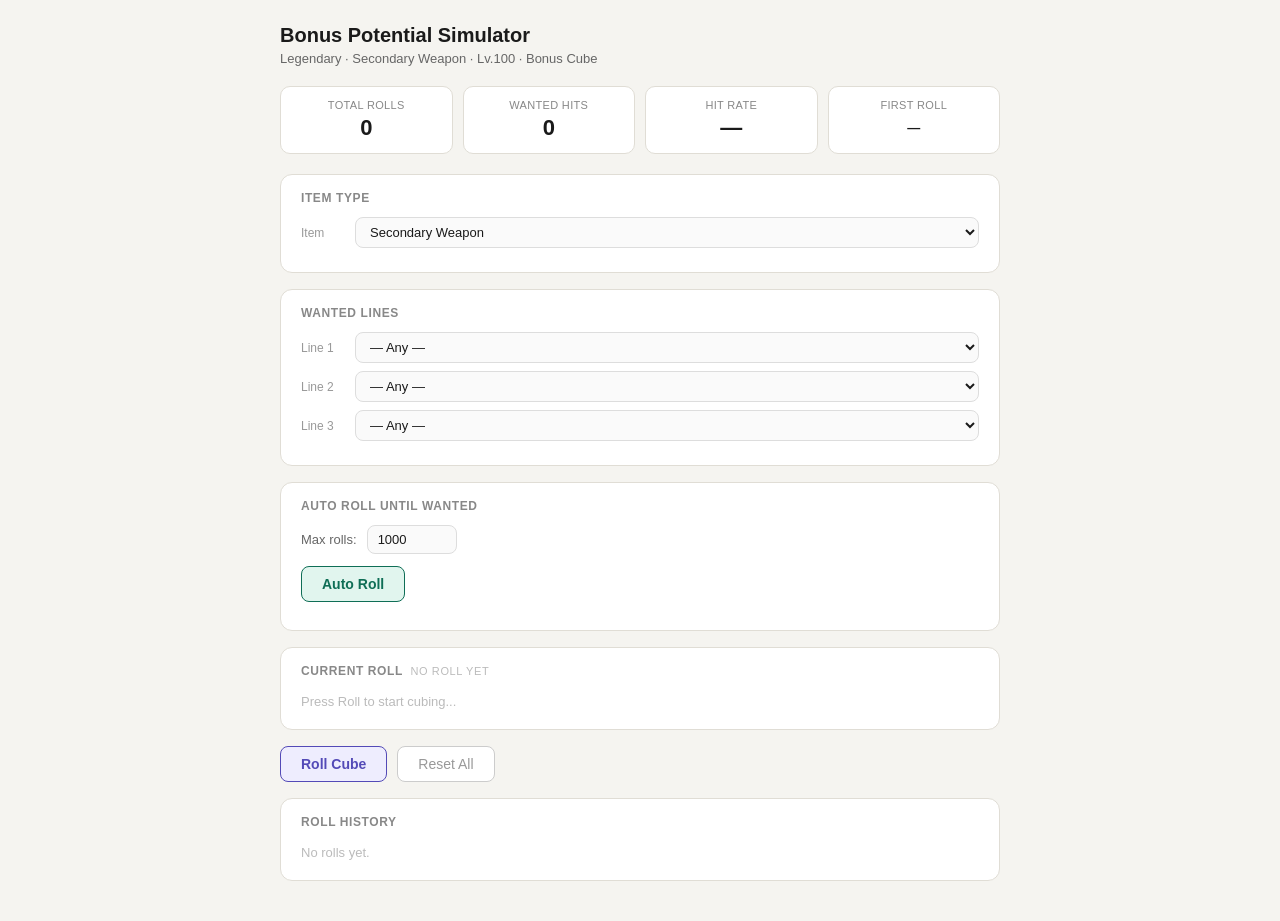
==== cube.html @ d701a053 "Add files via upload" ====
<!DOCTYPE html>
<html lang="en">
<head>
<meta charset="UTF-8">
<meta name="viewport" content="width=device-width, initial-scale=1.0">
<title>MapleStory Bonus Cube Simulator</title>
<style>
  /* === Your original CSS (unchanged) === */
  *, *::before, *::after { box-sizing: border-box; margin: 0; padding: 0; }
  body { font-family: -apple-system, BlinkMacSystemFont, 'Segoe UI', sans-serif; background: #f5f4f0; color: #1a1a1a; min-height: 100vh; padding: 24px 16px; }
  .container { max-width: 720px; margin: 0 auto; }
  h1 { font-size: 20px; font-weight: 600; margin-bottom: 4px; }
  .sub { font-size: 13px; color: #666; margin-bottom: 20px; }
  .stats { display: grid; grid-template-columns: repeat(4, 1fr); gap: 10px; margin-bottom: 20px; }
  .stat { background: #fff; border: 1px solid #e0ddd5; border-radius: 10px; padding: 12px; text-align: center; }
  .stat-label { font-size: 11px; color: #888; margin-bottom: 4px; text-transform: uppercase; letter-spacing: 0.03em; }
  .stat-val { font-size: 22px; font-weight: 600; color: #1a1a1a; }
  .stat-val.small { font-size: 13px; padding-top: 4px; line-height: 1.4; }
  .card { background: #fff; border: 1px solid #e0ddd5; border-radius: 12px; padding: 16px 20px; margin-bottom: 16px; }
  .card-title { font-size: 12px; font-weight: 600; color: #888; text-transform: uppercase; letter-spacing: 0.05em; margin-bottom: 12px; }
  .wanted-row { display: flex; align-items: center; gap: 10px; margin-bottom: 8px; }
  .wanted-label { font-size: 12px; color: #999; min-width: 44px; }
  .wanted-select { flex: 1; font-size: 13px; padding: 6px 10px; border: 1px solid #ddd; border-radius: 8px; background: #fafafa; color: #1a1a1a; cursor: pointer; outline: none; }
  .wanted-select:focus { border-color: #534AB7; }
  .line-row { display: flex; align-items: center; gap: 10px; padding: 5px 0; }
  .line-num { font-size: 12px; color: #bbb; min-width: 16px; }
  .line-name { flex: 1; font-size: 14px; color: #1a1a1a; }
  .badge { font-size: 11px; padding: 2px 9px; border-radius: 6px; font-weight: 500; }
  .badge-prime { background: #EEEDFE; color: #3C3489; }
  .badge-normal { background: #f0efe8; color: #888; }
  .hit-notice { margin-top: 8px; font-size: 12px; color: #534AB7; font-weight: 600; }
  .btn-row { display: flex; gap: 10px; margin-bottom: 16px; flex-wrap: wrap; }
  button { padding: 9px 20px; border-radius: 8px; border: 1px solid #ccc; background: #fff; color: #1a1a1a; font-size: 14px; cursor: pointer; transition: background 0.1s, transform 0.05s; font-family: inherit; }
  button:hover { background: #f0efe8; }
  button:active { transform: scale(0.97); }
  .btn-roll { border-color: #534AB7; color: #534AB7; font-weight: 600; background: #EEEDFE; }
  .btn-roll:hover { background: #e0ddf8; }
  .btn-auto { border-color: #0F6E56; color: #0F6E56; font-weight: 600; background: #E1F5EE; }
  .btn-auto:hover { background: #c5eddf; }
  .btn-auto:disabled { opacity: 0.4; cursor: not-allowed; }
  .btn-reset { color: #999; }
  .auto-row { display: flex; align-items: center; gap: 10px; margin-bottom: 12px; flex-wrap: wrap; }
  .auto-row label { font-size: 13px; color: #666; }
  .auto-input { width: 90px; padding: 6px 10px; border: 1px solid #ddd; border-radius: 8px; font-size: 13px; background: #fafafa; color: #1a1a1a; outline: none; font-family: inherit; }
  .auto-input:focus { border-color: #534AB7; }
  .auto-progress { font-size: 12px; color: #888; }
  .history-list { max-height: 260px; overflow-y: auto; display: flex; flex-direction: column; gap: 4px; }
  .history-item { background: #fafafa; border-radius: 8px; padding: 6px 10px; font-size: 12px; color: #555; display: flex; gap: 8px; align-items: center; border: 1px solid transparent; }
  .history-item.is-hit { background: #EEEDFE; border-color: #c8c4f0; }
  .history-num { color: #bbb; min-width: 28px; font-size: 11px; }
  .history-lines { flex: 1; line-height: 1.5; }
  .history-hit-badge { font-size: 10px; background: #534AB7; color: #fff; padding: 1px 7px; border-radius: 5px; font-weight: 600; }
  .summary-box { background: #E1F5EE; border: 1px solid #9FE1CB; border-radius: 10px; padding: 12px 16px; margin-bottom: 12px; }
  .summary-box .sum-title { font-size: 12px; font-weight: 600; color: #085041; margin-bottom: 6px; }
  .summary-box .sum-body { font-size: 13px; color: #0F6E56; line-height: 1.6; }
  .empty-note { font-size: 13px; color: #bbb; padding: 4px 0; }
  .history-list::-webkit-scrollbar { width: 4px; }
  .history-list::-webkit-scrollbar-track { background: transparent; }
  .history-list::-webkit-scrollbar-thumb { background: #ddd; border-radius: 4px; }
</style>
</head>
<body>
<div class="container">
  <h1>Bonus Potential Simulator</h1>
  <p class="sub">Legendary &middot; Secondary Weapon &middot; Lv.100 &middot; Bonus Cube</p>

  <div class="stats">
    <div class="stat"><div class="stat-label">Total Rolls</div><div class="stat-val" id="s-total">0</div></div>
    <div class="stat"><div class="stat-label">Wanted Hits</div><div class="stat-val" id="s-hits">0</div></div>
    <div class="stat"><div class="stat-label">Hit Rate</div><div class="stat-val" id="s-rate">—</div></div>
    <div class="stat"><div class="stat-label">First Roll</div><div class="stat-val small" id="s-best">—</div></div>
  </div>

  <div class="card">
    <div class="card-title">Item Type</div>
    <div class="wanted-row">
      <span class="wanted-label">Item</span>
      <select id="item-type" class="wanted-select" onchange="onItemChange()">
        <option value="PartsType_WEAPON_SECONDARY">Secondary Weapon</option>
        <option value="PartsType_EMBLEM">Emblem</option>
        <option value="PartsType_WEAPON">Weapon (Main)</option>
      </select>
    </div>
  </div>

  <div class="card">
    <div class="card-title">Wanted Lines</div>
    <div id="wanted-lines"></div>
  </div>

  <div class="card">
    <div class="card-title">Auto Roll Until Wanted</div>
    <div class="auto-row">
      <label>Max rolls:</label>
      <input class="auto-input" type="number" id="auto-max" value="1000" min="1" max="100000">
      <span class="auto-progress" id="auto-progress"></span>
    </div>
    <div class="btn-row" style="margin-bottom:0;">
      <button class="btn-auto" id="btn-auto" onclick="doAutoRoll()">Auto Roll</button>
    </div>
    <div id="auto-summary" style="margin-top:12px;"></div>
  </div>

  <div class="card">
    <div class="card-title">Current Roll &nbsp;<span id="roll-label" style="font-size:11px; color:#bbb; font-weight:400;">No roll yet</span></div>
    <div id="result-lines"><div class="empty-note">Press Roll to start cubing...</div></div>
  </div>

  <div class="btn-row">
    <button class="btn-roll" onclick="doRoll()">Roll Cube</button>
    <button class="btn-reset" onclick="doReset()">Reset All</button>
  </div>

  <div class="card">
    <div class="card-title">Roll History</div>
    <div class="history-list" id="history-list">
      <div class="empty-note">No rolls yet.</div>
    </div>
  </div>
</div>

<script>
// ====================== STATE ======================
let totalRolls = 0;
let wantedHits = 0;
let history = [];
let bestRoll = null;

const itemDatabase = {
  "PartsType_WEAPON_SECONDARY": { name: "Secondary Weapon", file: "data/secondary.json" },
  // "PartsType_EMBLEM":           { name: "Emblem",           file: "data/emblem.json" },
  // "PartsType_WEAPON":           { name: "Main Weapon",      file: "data/weapon.json" },
};

let currentPartsType = "PartsType_WEAPON_SECONDARY";
let currentData = null;

// ====================== CORE FUNCTIONS ======================
function getProbabilityInfos() {
  return currentData ? currentData.probabilityInfos || [] : [];
}

async function loadItemData(partsType) {
  const item = itemDatabase[partsType];
  if (!item || !item.file) {
    alert("No data file configured for this item.");
    return null;
  }

  try {
    const response = await fetch(item.file);
    if (!response.ok) throw new Error(`HTTP ${response.status}`);
    currentData = await response.json();
    return currentData;
  } catch (err) {
    console.error("Load error:", err);
    alert(`Cannot load ${item.name} data.\nMake sure the folder "data" exists and "secondary.json" is inside it.`);
    return null;
  }
}

function buildWanted() {
  const infos = getProbabilityInfos();
  if (infos.length === 0) {
    document.getElementById('wanted-lines').innerHTML = '<div class="empty-note">No data loaded yet.</div>';
    return;
  }

  const container = document.getElementById('wanted-lines');
  container.innerHTML = '';

  // Support both 2-group and 3-group data from API
  const lineCount = Math.min(3, infos.length);

  for (let i = 0; i < lineCount; i++) {
    const options = infos[i].probabilityInfo.map(x => x.optionDescription);
    
    const row = document.createElement('div');
    row.className = 'wanted-row';
    row.innerHTML = `
      <span class="wanted-label">Line ${i+1}</span>
      <select class="wanted-select" id="want-${i}">
        <option value="">— Any —</option>
        ${options.map(opt => `<option value="${opt}">${opt}</option>`).join('')}
      </select>`;
    container.appendChild(row);
  }
}

function pick(probabilityInfo) {
  const list = probabilityInfo.map(item => ({
    name: item.optionDescription,
    p: parseFloat(item.probability)
  }));

  let rand = Math.random() * 100, sum = 0;
  for (let item of list) {
    sum += item.p;
    if (rand <= sum) return item.name;
  }
  return list[list.length - 1].name;
}

function rollOnce() {
  const infos = getProbabilityInfos();
  if (infos.length === 0) return ["No Data", "No Data", "No Data"];

  return [
    pick(infos[0].probabilityInfo),
    pick((infos[1] || infos[0]).probabilityInfo),
    pick((infos[2] || infos[1] || infos[0]).probabilityInfo)
  ];
}

function isPrime(line) {
  return line.includes("+12%") || line.includes("+10%") || line.includes("+18%") ||
         line.includes("+9%") || line.includes("per 10 Character Levels: +2");
}

function checkWanted(lines) {
  const wantedRaw = [0,1,2].map(i => {
    const el = document.getElementById(`want-${i}`);
    return el ? el.value : '';
  }).filter(x => x !== '');

  if (wantedRaw.length === 0) return false;

  let pool = [...lines];
  for (let req of wantedRaw) {
    const idx = pool.indexOf(req);
    if (idx === -1) return false;
    pool.splice(idx, 1);
  }
  return true;
}

// ====================== UI UPDATES ======================
function updateResult(lines, hit) {
  document.getElementById('roll-label').textContent = `Roll #${totalRolls.toLocaleString()}`;
  const c = document.getElementById('result-lines');
  c.innerHTML = lines.map((l, i) => `
    <div class="line-row">
      <span class="line-num">${i+1}</span>
      <span class="line-name">${l}</span>
      <span class="badge ${isPrime(l) ? 'badge-prime' : 'badge-normal'}">${isPrime(l) ? 'Prime' : 'Normal'}</span>
    </div>
  `).join('') + (hit ? '<div class="hit-notice">✓ Wanted lines matched!</div>' : '');
}

function updateStats() {
  document.getElementById('s-total').textContent = totalRolls.toLocaleString();
  document.getElementById('s-hits').textContent = wantedHits.toLocaleString();
  document.getElementById('s-rate').textContent = totalRolls > 0 ? ((wantedHits / totalRolls) * 100).toFixed(2) + '%' : '—';
  document.getElementById('s-best').textContent = bestRoll ? bestRoll.map(l => l.split(':')[0]).join(' / ') : '—';
}

function updateHistory() {
  const c = document.getElementById('history-list');
  const show = history.slice(0, 200);
  if (show.length === 0) {
    c.innerHTML = '<div class="empty-note">No rolls yet.</div>';
    return;
  }
  c.innerHTML = show.map(h => `
    <div class="history-item ${h.hit ? 'is-hit' : ''}">
      <span class="history-num">#${h.num}</span>
      <span class="history-lines">${h.lines.join(' · ')}</span>
      ${h.hit ? '<span class="history-hit-badge">HIT</span>' : ''}
    </div>
  `).join('');
}

// ====================== ROLL FUNCTIONS ======================
function doRoll() {
  const lines = rollOnce();
  totalRolls++;
  const hit = checkWanted(lines);
  if (hit) {
    wantedHits++;
    if (!bestRoll) bestRoll = lines;
  }
  history.unshift({num: totalRolls, lines, hit});
  updateResult(lines, hit);
  updateStats();
  updateHistory();
}

function doAutoRoll() {
  if (!anyWantedSet()) {
    document.getElementById('auto-summary').innerHTML = 
      '<div style="font-size:13px;color:#c0392b;margin-top:4px;">Please set at least one Wanted Line first.</div>';
    return;
  }

  const maxRolls = parseInt(document.getElementById('auto-max').value) || 1000;
  const btn = document.getElementById('btn-auto');
  btn.disabled = true;
  document.getElementById('auto-summary').innerHTML = '';

  let rolled = 0;
  const results = [];

  function chunk() {
    const end = Math.min(rolled + 2000, maxRolls);
    while (rolled < end) {
      const lines = rollOnce();
      rolled++;
      totalRolls++;
      const hit = checkWanted(lines);
      if (hit) {
        wantedHits++;
        if (!bestRoll) bestRoll = lines;
        results.push({num: totalRolls, lines, hit: true});
        history.unshift({num: totalRolls, lines, hit: true});
      } else {
        history.unshift({num: totalRolls, lines, hit: false});
      }
    }

    document.getElementById('auto-progress').textContent = `${rolled.toLocaleString()} / ${maxRolls.toLocaleString()} rolled...`;
    updateStats();

    if (rolled < maxRolls) {
      setTimeout(chunk, 0);
    } else {
      btn.disabled = false;
      document.getElementById('auto-progress').textContent = '';
      if (history.length > 200) history = history.slice(0, 200);
      updateHistory();
      showAutoSummary(rolled, results);
    }
  }
  chunk();
}

function anyWantedSet() {
  return [0,1,2].some(i => {
    const el = document.getElementById(`want-${i}`);
    return el && el.value !== '';
  });
}

function showAutoSummary(rolled, hitResults) {
  const c = document.getElementById('auto-summary');
  if (hitResults.length === 0) {
    c.innerHTML = `<div class="summary-box" style="background:#FAECE7;border-color:#F5C4B3;">
      <div class="sum-title" style="color:#712B13;">No hits in ${rolled.toLocaleString()} rolls</div>
      <div class="sum-body" style="color:#993C1D;">The wanted combination did not appear.</div>
    </div>`;
    return;
  }
  const avg = (rolled / hitResults.length).toFixed(1);
  const listHTML = hitResults.slice(0, 20).map(r => `
    <div style="font-size:12px;color:#0F6E56;padding:2px 0;border-bottom:1px solid #9FE1CB66;">
      <span style="color:#bbb;min-width:28px;display:inline-block;">#${r.num}</span>
      ${r.lines.join(' · ')}
    </div>`).join('');
  const more = hitResults.length > 20 ? `<div style="font-size:11px;color:#888;margin-top:4px;">... and ${hitResults.length - 20} more hits</div>` : '';

  c.innerHTML = `<div class="summary-box">
    <div class="sum-title">Auto Roll Complete — ${hitResults.length} hit${hitResults.length > 1 ? 's' : ''} in ${rolled.toLocaleString()} rolls</div>
    <div class="sum-body">Average rolls per hit: <strong>${avg}</strong></div>
    <div style="margin-top:10px;">${listHTML}${more}</div>
  </div>`;
}

function doReset() {
  totalRolls = 0; wantedHits = 0; history = []; bestRoll = null;
  document.getElementById('result-lines').innerHTML = '<div class="empty-note">Press Roll to start cubing...</div>';
  document.getElementById('roll-label').textContent = 'No roll yet';
  document.getElementById('auto-summary').innerHTML = '';
  document.getElementById('auto-progress').textContent = '';
  updateStats();
  updateHistory();
}

// ====================== ITEM CHANGE & INIT ======================
async function onItemChange() {
  currentPartsType = document.getElementById('item-type').value;
  const data = await loadItemData(currentPartsType);
  if (!data) return;

  document.querySelector('.sub').textContent = 
    `${itemDatabase[currentPartsType].name} · Lv.100 · Bonus Cube`;

  buildWanted();
  doReset();
}

async function init() {
  document.getElementById('item-type').value = "PartsType_WEAPON_SECONDARY";
  await loadItemData("PartsType_WEAPON_SECONDARY");
  buildWanted();
  updateStats();
}

init();
</script>
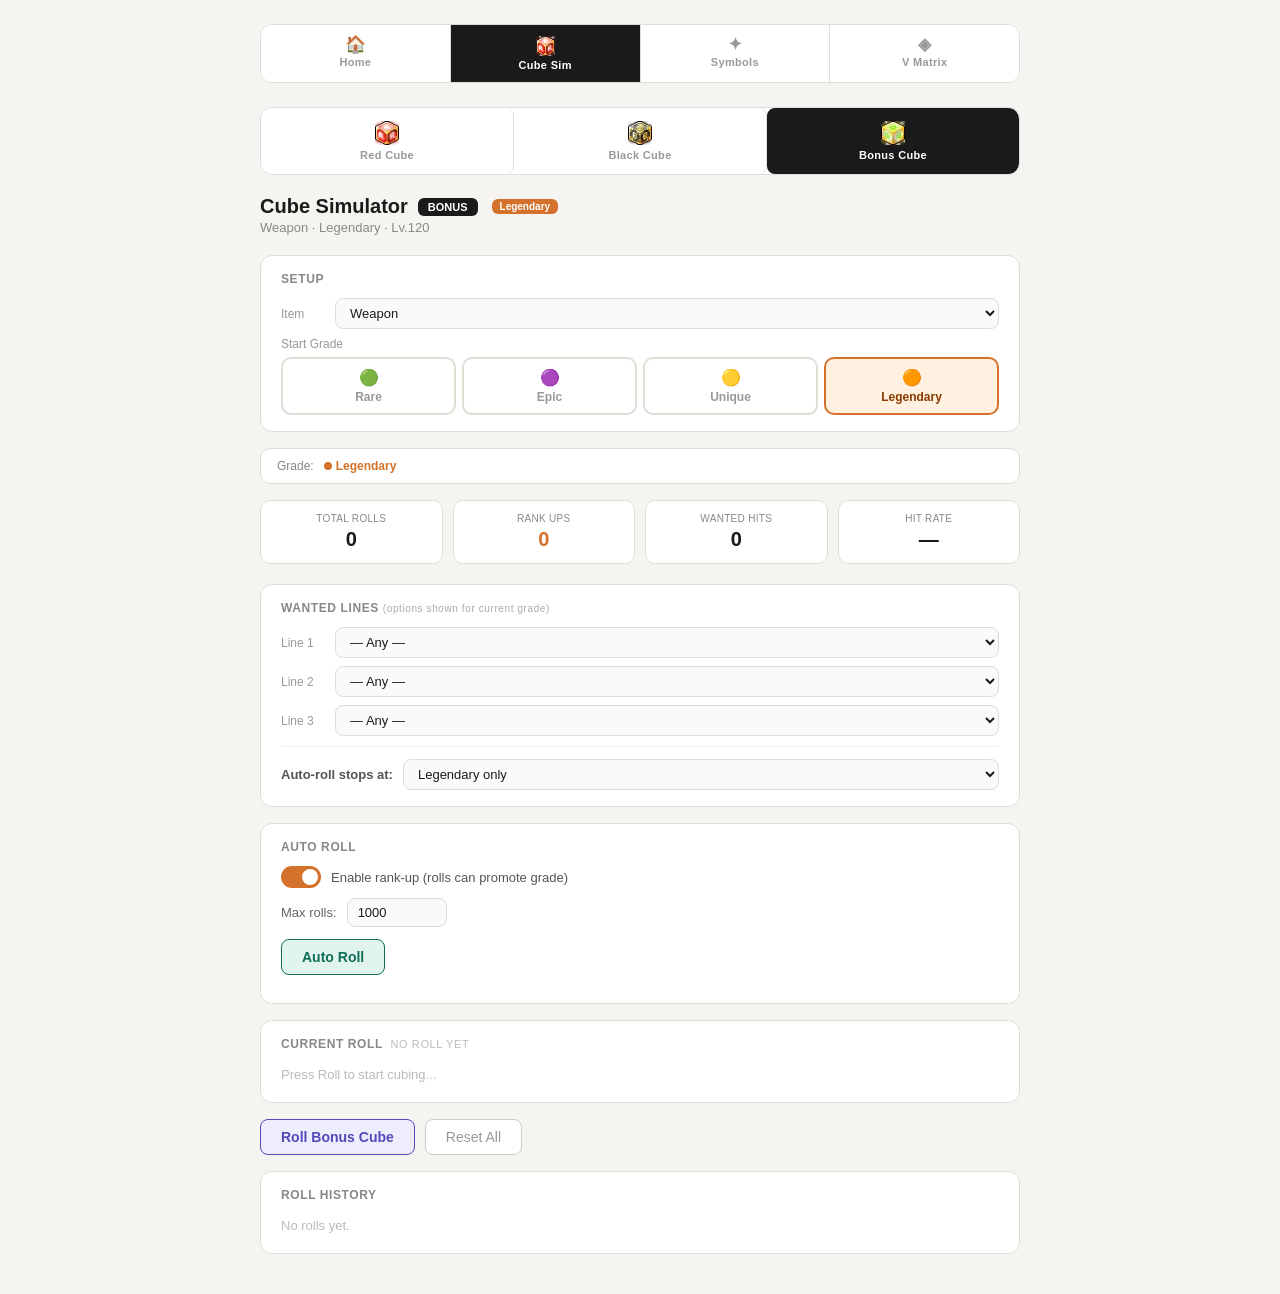
==== commit abb369e7: "Create cube.html" ====
--- a/cube.html
+++ b/cube.html
@@ -3,93 +3,285 @@
 <head>
 <meta charset="UTF-8">
 <meta name="viewport" content="width=device-width, initial-scale=1.0">
-<title>MapleStory Bonus Cube Simulator</title>
+<title>MapleStory Cube Simulator</title>
 <style>
-  /* === Your original CSS (unchanged) === */
   *, *::before, *::after { box-sizing: border-box; margin: 0; padding: 0; }
   body { font-family: -apple-system, BlinkMacSystemFont, 'Segoe UI', sans-serif; background: #f5f4f0; color: #1a1a1a; min-height: 100vh; padding: 24px 16px; }
-  .container { max-width: 720px; margin: 0 auto; }
-  h1 { font-size: 20px; font-weight: 600; margin-bottom: 4px; }
-  .sub { font-size: 13px; color: #666; margin-bottom: 20px; }
+  .container { max-width: 760px; margin: 0 auto; }
+
+  .pot-tabs { display: flex; gap: 0; margin-bottom: 20px; border-radius: 12px; overflow: hidden; border: 1px solid #ddd; background: #fff; }
+  .pot-tab {
+    flex: 1; padding: 13px 10px; text-align: center; cursor: pointer;
+    font-size: 14px; font-weight: 600; border: none; background: #fff;
+    color: #999; transition: background 0.15s, color 0.15s; border-right: 1px solid #ddd;
+    display: flex; flex-direction: column; align-items: center; gap: 4px; font-family: inherit;
+  }
+  .pot-tab:last-child { border-right: none; }
+  .pot-tab .tab-icon { font-size: 20px; line-height: 1; width: 24px; height: 24px; object-fit: contain; }
+  .pot-tab .tab-label { font-size: 11px; letter-spacing: 0.03em; }
+  .pot-tab.active-bpot       { background: #1a1a1a; color: #fff; }
+  .pot-tab.active-mpot-red   { background: #c0392b; color: #fff; }
+  .pot-tab.active-mpot-black { background: #2c2c2c; color: #fff; }
+
+  .grade-pill { font-size: 10px; font-weight: 700; padding: 2px 8px; border-radius: 6px; vertical-align: middle; margin-left: 4px; }
+  .gpill-rare      { background: #2e8b57; color: #fff; }
+  .gpill-epic      { background: #7b2d8b; color: #fff; }
+  .gpill-unique    { background: #c9940a; color: #fff; }
+  .gpill-legendary { background: #d4712a; color: #fff; }
+
+  .sim-header { margin-bottom: 20px; }
+  .sim-header h1 { font-size: 20px; font-weight: 700; margin-bottom: 2px; display: flex; align-items: center; gap: 10px; flex-wrap: wrap; }
+  .sim-header .sub { font-size: 13px; color: #888; }
+  .cube-badge { font-size: 11px; font-weight: 700; padding: 3px 10px; border-radius: 6px; }
+  .badge-bpot  { background: #1a1a1a; color: #fff; }
+  .badge-red   { background: #c0392b; color: #fff; }
+  .badge-black { background: #2c2c2c; color: #fff; }
+
+  .current-grade-bar {
+    display: flex; align-items: center; gap: 10px; margin-bottom: 16px;
+    background: #fff; border: 1px solid #e0ddd5; border-radius: 10px; padding: 10px 16px;
+  }
+  .cg-label { font-size: 12px; color: #888; }
+  .cg-track { display: flex; gap: 6px; align-items: center; flex: 1; }
+  .cg-step { display: flex; align-items: center; gap: 4px; font-size: 12px; font-weight: 600; color: #ccc; }
+  .cg-step.done  { color: #2e8b57; }
+  .cg-step.doing { color: #d4712a; font-weight: 700; }
+  .cg-step .dot { width: 8px; height: 8px; border-radius: 50%; background: currentColor; }
+  .cg-arrow { color: #ccc; font-size: 10px; }
+  .cg-arrow.done { color: #2e8b57; }
+  .rank-up-chance { font-size: 11px; color: #888; margin-left: auto; white-space: nowrap; }
+  .rank-up-chance b { color: #d4712a; }
+
   .stats { display: grid; grid-template-columns: repeat(4, 1fr); gap: 10px; margin-bottom: 20px; }
   .stat { background: #fff; border: 1px solid #e0ddd5; border-radius: 10px; padding: 12px; text-align: center; }
-  .stat-label { font-size: 11px; color: #888; margin-bottom: 4px; text-transform: uppercase; letter-spacing: 0.03em; }
-  .stat-val { font-size: 22px; font-weight: 600; color: #1a1a1a; }
-  .stat-val.small { font-size: 13px; padding-top: 4px; line-height: 1.4; }
+  .stat-label { font-size: 10px; color: #888; margin-bottom: 4px; text-transform: uppercase; letter-spacing: 0.03em; }
+  .stat-val { font-size: 20px; font-weight: 600; color: #1a1a1a; }
+  .stat-val.highlight { color: #d4712a; }
+
   .card { background: #fff; border: 1px solid #e0ddd5; border-radius: 12px; padding: 16px 20px; margin-bottom: 16px; }
   .card-title { font-size: 12px; font-weight: 600; color: #888; text-transform: uppercase; letter-spacing: 0.05em; margin-bottom: 12px; }
+
   .wanted-row { display: flex; align-items: center; gap: 10px; margin-bottom: 8px; }
   .wanted-label { font-size: 12px; color: #999; min-width: 44px; }
-  .wanted-select { flex: 1; font-size: 13px; padding: 6px 10px; border: 1px solid #ddd; border-radius: 8px; background: #fafafa; color: #1a1a1a; cursor: pointer; outline: none; }
+  .wanted-select { flex: 1; font-size: 13px; padding: 6px 10px; border: 1px solid #ddd; border-radius: 8px; background: #fafafa; color: #1a1a1a; cursor: pointer; outline: none; font-family: inherit; }
   .wanted-select:focus { border-color: #534AB7; }
-  .line-row { display: flex; align-items: center; gap: 10px; padding: 5px 0; }
+
+  .grade-bar { display: flex; gap: 6px; }
+  .grade-btn {
+    flex: 1; padding: 9px 6px; border-radius: 10px; border: 2px solid #e0ddd5;
+    font-size: 12px; font-weight: 700; cursor: pointer; transition: all 0.15s;
+    display: flex; flex-direction: column; align-items: center; gap: 3px;
+    font-family: inherit; background: #fff; color: #999;
+  }
+  .grade-btn .grade-icon { font-size: 16px; }
+  .grade-btn.active-rare      { background: #e8f4e8; border-color: #2e8b57; color: #1a5c34; }
+  .grade-btn.active-epic      { background: #f0e8f8; border-color: #7b2d8b; color: #52007a; }
+  .grade-btn.active-unique    { background: #fff8e0; border-color: #c9940a; color: #7a5500; }
+  .grade-btn.active-legendary { background: #fff0e0; border-color: #d4712a; color: #8a3a00; }
+
+  .target-grade-row { display: flex; align-items: center; gap: 10px; margin-top: 10px; padding-top: 12px; border-top: 1px solid #f0efe8; }
+  .target-grade-row label { font-size: 13px; color: #555; min-width: 90px; font-weight: 600; }
+  .target-grade-row select { font-size: 13px; padding: 6px 10px; border: 1px solid #ddd; border-radius: 8px; background: #fafafa; color: #1a1a1a; cursor: pointer; outline: none; font-family: inherit; flex: 1; }
+
+  .line-row { display: flex; align-items: center; gap: 10px; padding: 6px 0; border-bottom: 1px solid #f5f4f0; }
+  .line-row:last-of-type { border-bottom: none; }
   .line-num { font-size: 12px; color: #bbb; min-width: 16px; }
   .line-name { flex: 1; font-size: 14px; color: #1a1a1a; }
   .badge { font-size: 11px; padding: 2px 9px; border-radius: 6px; font-weight: 500; }
-  .badge-prime { background: #EEEDFE; color: #3C3489; }
+  .badge-prime  { background: #EEEDFE; color: #3C3489; }
   .badge-normal { background: #f0efe8; color: #888; }
-  .hit-notice { margin-top: 8px; font-size: 12px; color: #534AB7; font-weight: 600; }
+  .hit-notice    { margin-top: 8px; font-size: 12px; color: #534AB7; font-weight: 600; }
+  .rankup-notice { margin-top: 8px; font-size: 12px; font-weight: 600; padding: 6px 10px; border-radius: 6px; }
+  .rankup-to-epic      { background: #f0e8f8; color: #7b2d8b; }
+  .rankup-to-unique    { background: #fff8e0; color: #7a5500; }
+  .rankup-to-legendary { background: #fff0e0; color: #8a3a00; }
+
   .btn-row { display: flex; gap: 10px; margin-bottom: 16px; flex-wrap: wrap; }
   button { padding: 9px 20px; border-radius: 8px; border: 1px solid #ccc; background: #fff; color: #1a1a1a; font-size: 14px; cursor: pointer; transition: background 0.1s, transform 0.05s; font-family: inherit; }
   button:hover { background: #f0efe8; }
   button:active { transform: scale(0.97); }
-  .btn-roll { border-color: #534AB7; color: #534AB7; font-weight: 600; background: #EEEDFE; }
-  .btn-roll:hover { background: #e0ddf8; }
+  .btn-roll { font-weight: 600; }
+  .btn-roll-bpot  { border-color: #534AB7; color: #534AB7; background: #EEEDFE; }
+  .btn-roll-bpot:hover  { background: #e0ddf8; }
+  .btn-roll-red   { border-color: #c0392b; color: #c0392b; background: #fdf0ef; }
+  .btn-roll-red:hover   { background: #faddda; }
+  .btn-roll-black { border-color: #2c2c2c; color: #2c2c2c; background: #f0f0f0; }
+  .btn-roll-black:hover { background: #e4e4e4; }
   .btn-auto { border-color: #0F6E56; color: #0F6E56; font-weight: 600; background: #E1F5EE; }
   .btn-auto:hover { background: #c5eddf; }
   .btn-auto:disabled { opacity: 0.4; cursor: not-allowed; }
   .btn-reset { color: #999; }
+
   .auto-row { display: flex; align-items: center; gap: 10px; margin-bottom: 12px; flex-wrap: wrap; }
   .auto-row label { font-size: 13px; color: #666; }
-  .auto-input { width: 90px; padding: 6px 10px; border: 1px solid #ddd; border-radius: 8px; font-size: 13px; background: #fafafa; color: #1a1a1a; outline: none; font-family: inherit; }
+  .auto-input { width: 100px; padding: 6px 10px; border: 1px solid #ddd; border-radius: 8px; font-size: 13px; background: #fafafa; color: #1a1a1a; outline: none; font-family: inherit; }
   .auto-input:focus { border-color: #534AB7; }
   .auto-progress { font-size: 12px; color: #888; }
-  .history-list { max-height: 260px; overflow-y: auto; display: flex; flex-direction: column; gap: 4px; }
-  .history-item { background: #fafafa; border-radius: 8px; padding: 6px 10px; font-size: 12px; color: #555; display: flex; gap: 8px; align-items: center; border: 1px solid transparent; }
-  .history-item.is-hit { background: #EEEDFE; border-color: #c8c4f0; }
-  .history-num { color: #bbb; min-width: 28px; font-size: 11px; }
-  .history-lines { flex: 1; line-height: 1.5; }
-  .history-hit-badge { font-size: 10px; background: #534AB7; color: #fff; padding: 1px 7px; border-radius: 5px; font-weight: 600; }
-  .summary-box { background: #E1F5EE; border: 1px solid #9FE1CB; border-radius: 10px; padding: 12px 16px; margin-bottom: 12px; }
-  .summary-box .sum-title { font-size: 12px; font-weight: 600; color: #085041; margin-bottom: 6px; }
-  .summary-box .sum-body { font-size: 13px; color: #0F6E56; line-height: 1.6; }
-  .empty-note { font-size: 13px; color: #bbb; padding: 4px 0; }
+
+  .rankup-toggle { display: flex; align-items: center; gap: 10px; margin-bottom: 10px; }
+  .toggle-switch { position: relative; display: inline-block; width: 40px; height: 22px; }
+  .toggle-switch input { opacity: 0; width: 0; height: 0; }
+  .slider { position: absolute; cursor: pointer; top:0; left:0; right:0; bottom:0; background:#ccc; border-radius:22px; transition:.3s; }
+  .slider:before { position:absolute; content:""; height:16px; width:16px; left:3px; bottom:3px; background:#fff; border-radius:50%; transition:.3s; }
+  input:checked + .slider { background: #d4712a; }
+  input:checked + .slider:before { transform: translateX(18px); }
+  .toggle-label { font-size: 13px; color: #555; }
+
+  .history-list { max-height: 300px; overflow-y: auto; display: flex; flex-direction: column; gap: 4px; }
+  .history-item { background: #fafafa; border-radius: 8px; padding: 6px 10px; font-size: 12px; color: #555; display: flex; gap: 8px; align-items: center; border: 1px solid transparent; flex-wrap: wrap; }
+  .history-item.is-hit    { background: #EEEDFE; border-color: #c8c4f0; }
+  .history-item.is-rankup { background: #fff0e0; border-color: #f0c080; }
+  .history-num  { color: #bbb; min-width: 28px; font-size: 11px; }
+  .history-lines { flex: 1; line-height: 1.5; min-width: 0; }
+  .history-hit-badge    { font-size: 10px; background: #534AB7; color: #fff; padding: 1px 7px; border-radius: 5px; font-weight: 600; flex-shrink: 0; }
+  .history-rankup-badge { font-size: 10px; background: #d4712a; color: #fff; padding: 1px 7px; border-radius: 5px; font-weight: 600; flex-shrink: 0; }
+  .history-grade-pill { font-size: 10px; padding: 1px 6px; border-radius: 5px; font-weight: 700; flex-shrink: 0; }
   .history-list::-webkit-scrollbar { width: 4px; }
-  .history-list::-webkit-scrollbar-track { background: transparent; }
   .history-list::-webkit-scrollbar-thumb { background: #ddd; border-radius: 4px; }
+
+  .summary-box { border-radius: 10px; padding: 12px 16px; margin-bottom: 4px; }
+  .summary-green   { background: #E1F5EE; border: 1px solid #9FE1CB; }
+  .summary-red-err { background: #FAECE7; border: 1px solid #F5C4B3; }
+  .summary-box .sum-title { font-size: 12px; font-weight: 600; margin-bottom: 6px; }
+  .summary-green   .sum-title { color: #085041; }
+  .summary-red-err .sum-title { color: #712B13; }
+  .summary-box .sum-body { font-size: 13px; line-height: 1.6; }
+  .summary-green   .sum-body { color: #0F6E56; }
+  .summary-red-err .sum-body { color: #993C1D; }
+  .hit-list-row { font-size: 12px; color: #0F6E56; padding: 3px 0; border-bottom: 1px solid #9FE1CB44; }
+  .hit-list-num { color: #bbb; min-width: 32px; display: inline-block; }
+
+  .empty-note   { font-size: 13px; color: #bbb; padding: 4px 0; }
+  .loading-note { font-size: 13px; color: #aaa; padding: 4px 0; font-style: italic; }
+  .error-note   { font-size: 13px; color: #c0392b; padding: 4px 0; }
+
+  /* ── SITE NAV ── */
+  .site-nav { display: flex; gap: 0; margin-bottom: 24px; border-radius: 12px; overflow: hidden; border: 1px solid #ddd; background: #fff; }
+  .nav-tab {
+    flex: 1; padding: 11px 8px; text-align: center;
+    font-size: 13px; font-weight: 600; border: none; background: #fff;
+    color: #999; transition: background 0.15s, color 0.15s; border-right: 1px solid #ddd;
+    display: flex; flex-direction: column; align-items: center; gap: 3px;
+    font-family: inherit; text-decoration: none;
+  }
+  .nav-tab:last-child { border-right: none; }
+  .nav-tab .nav-icon { font-size: 17px; line-height: 1; }
+  .nav-tab .nav-icon-img { width: 20px; height: 20px; object-fit: contain; }
+  .nav-tab .nav-label { font-size: 11px; letter-spacing: 0.03em; }
+  .nav-tab.active { background: #1a1a1a; color: #fff; }
+  .nav-tab:not(.active):hover { background: #f5f4f0; color: #555; }
 </style>
 </head>
 <body>
 <div class="container">
-  <h1>Bonus Potential Simulator</h1>
-  <p class="sub">Legendary &middot; Secondary Weapon &middot; Lv.100 &middot; Bonus Cube</p>
-
-  <div class="stats">
-    <div class="stat"><div class="stat-label">Total Rolls</div><div class="stat-val" id="s-total">0</div></div>
-    <div class="stat"><div class="stat-label">Wanted Hits</div><div class="stat-val" id="s-hits">0</div></div>
-    <div class="stat"><div class="stat-label">Hit Rate</div><div class="stat-val" id="s-rate">—</div></div>
-    <div class="stat"><div class="stat-label">First Roll</div><div class="stat-val small" id="s-best">—</div></div>
-  </div>
-
+
+  <!-- SITE NAV -->
+  <nav class="site-nav">
+    <a class="nav-tab " href="index.html">
+      <span class="nav-icon">🏠</span>
+      <span class="nav-label">Home</span>
+    </a>
+    <a class="nav-tab active" href="cube.html">
+      <img class="nav-icon-img" src="images/RED.webp" onerror="this.style.display='none';this.insertAdjacentHTML('afterend','<span style=font-size:17px>🎲</span>')" alt="">
+      <span class="nav-label">Cube Sim</span>
+    </a>
+    <a class="nav-tab " href="symbols.html">
+      <span class="nav-icon">✦</span>
+      <span class="nav-label">Symbols</span>
+    </a>
+    <a class="nav-tab " href="vmatrix.html">
+      <span class="nav-icon">◈</span>
+      <span class="nav-label">V Matrix</span>
+    </a>
+  </nav>
+
+  <!-- TABS -->
+  <div class="pot-tabs">
+    <button class="pot-tab" id="tab-mpot-red" onclick="switchPot('mpot-red')">
+      <img class="tab-icon" src="images/RED.webp" onerror="this.outerHTML='<span class=tab-icon>🟥</span>'" alt="">
+      <span class="tab-label">Red Cube</span>
+    </button>
+    <button class="pot-tab" id="tab-mpot-black" onclick="switchPot('mpot-black')">
+      <img class="tab-icon" src="images/BLACK.webp" onerror="this.outerHTML='<span class=tab-icon>⬛</span>'" alt="">
+      <span class="tab-label">Black Cube</span>
+    </button>
+    <button class="pot-tab" id="tab-bpot" onclick="switchPot('bpot')">
+      <img class="tab-icon" src="images/ADDITIONAL.webp" onerror="this.outerHTML='<span class=tab-icon>💠</span>'" alt="">
+      <span class="tab-label">Bonus Cube</span>
+    </button>
+  </div>
+
+  <!-- HEADER -->
+  <div class="sim-header">
+    <h1>
+      Cube Simulator
+      <span class="cube-badge badge-bpot" id="cube-badge">BONUS</span>
+      <span class="grade-pill gpill-legendary" id="header-grade-pill">Legendary</span>
+    </h1>
+    <p class="sub" id="sim-sub">Weapon · Legendary · Lv.120</p>
+  </div>
+
+  <!-- SETUP -->
   <div class="card">
-    <div class="card-title">Item Type</div>
+    <div class="card-title">Setup</div>
     <div class="wanted-row">
       <span class="wanted-label">Item</span>
       <select id="item-type" class="wanted-select" onchange="onItemChange()">
-        <option value="PartsType_WEAPON_SECONDARY">Secondary Weapon</option>
-        <option value="PartsType_EMBLEM">Emblem</option>
-        <option value="PartsType_WEAPON">Weapon (Main)</option>
+        <option value="weapon">Weapon</option>
+        <option value="secondary">Secondary Weapon</option>
+        <option value="emblem">Emblem</option>
+        <option value="hat">Hat</option>
+        <option value="overall">Overall</option>
+        <option value="gloves">Gloves</option>
+        <option value="accessory">Accessory</option>
       </select>
     </div>
-  </div>
-
+    <div style="margin-bottom:0;">
+      <div style="font-size:12px;color:#999;margin-bottom:6px;">Start Grade</div>
+      <div class="grade-bar">
+        <button class="grade-btn" id="gbtn-rare"      onclick="setStartGrade('rare')">      <span class="grade-icon">🟢</span>Rare</button>
+        <button class="grade-btn" id="gbtn-epic"      onclick="setStartGrade('epic')">      <span class="grade-icon">🟣</span>Epic</button>
+        <button class="grade-btn" id="gbtn-unique"    onclick="setStartGrade('unique')">    <span class="grade-icon">🟡</span>Unique</button>
+        <button class="grade-btn active-legendary" id="gbtn-legendary" onclick="setStartGrade('legendary')"><span class="grade-icon">🟠</span>Legendary</button>
+      </div>
+    </div>
+  </div>
+
+  <!-- CURRENT GRADE TRACK -->
+  <div class="current-grade-bar">
+    <span class="cg-label">Grade:</span>
+    <div class="cg-track" id="grade-track"></div>
+    <span class="rank-up-chance" id="rankup-chance-label"></span>
+  </div>
+
+  <!-- STATS -->
+  <div class="stats">
+    <div class="stat"><div class="stat-label">Total Rolls</div><div class="stat-val" id="s-total">0</div></div>
+    <div class="stat"><div class="stat-label">Rank Ups</div><div class="stat-val highlight" id="s-rankups">0</div></div>
+    <div class="stat"><div class="stat-label">Wanted Hits</div><div class="stat-val" id="s-hits">0</div></div>
+    <div class="stat"><div class="stat-label">Hit Rate</div><div class="stat-val" id="s-rate">—</div></div>
+  </div>
+
+  <!-- WANTED LINES -->
   <div class="card">
-    <div class="card-title">Wanted Lines</div>
-    <div id="wanted-lines"></div>
-  </div>
-
+    <div class="card-title">Wanted Lines <span style="font-weight:400;color:#aaa;font-size:10px;text-transform:none;">(options shown for current grade)</span></div>
+    <div id="wanted-lines"><div class="loading-note">Loading...</div></div>
+    <div class="target-grade-row">
+      <label>Auto-roll stops at:</label>
+      <select id="target-grade"><option value="legendary" selected>Legendary only</option></select>
+    </div>
+  </div>
+
+  <!-- AUTO ROLL -->
   <div class="card">
-    <div class="card-title">Auto Roll Until Wanted</div>
+    <div class="card-title">Auto Roll</div>
+    <div class="rankup-toggle">
+      <label class="toggle-switch">
+        <input type="checkbox" id="rankup-enabled" checked>
+        <span class="slider"></span>
+      </label>
+      <span class="toggle-label">Enable rank-up (rolls can promote grade)</span>
+    </div>
     <div class="auto-row">
       <label>Max rolls:</label>
       <input class="auto-input" type="number" id="auto-max" value="1000" min="1" max="100000">
@@ -101,298 +293,429 @@
     <div id="auto-summary" style="margin-top:12px;"></div>
   </div>
 
+  <!-- CURRENT RESULT -->
   <div class="card">
-    <div class="card-title">Current Roll &nbsp;<span id="roll-label" style="font-size:11px; color:#bbb; font-weight:400;">No roll yet</span></div>
+    <div class="card-title">Current Roll &nbsp;<span id="roll-label" style="font-size:11px;color:#bbb;font-weight:400;">No roll yet</span></div>
     <div id="result-lines"><div class="empty-note">Press Roll to start cubing...</div></div>
   </div>
 
+  <!-- ROLL BUTTONS -->
   <div class="btn-row">
-    <button class="btn-roll" onclick="doRoll()">Roll Cube</button>
+    <button class="btn-roll btn-roll-bpot" id="btn-roll" onclick="doRoll()">Roll Bonus Cube</button>
     <button class="btn-reset" onclick="doReset()">Reset All</button>
   </div>
 
+  <!-- HISTORY -->
   <div class="card">
     <div class="card-title">Roll History</div>
     <div class="history-list" id="history-list">
       <div class="empty-note">No rolls yet.</div>
     </div>
   </div>
+
 </div>
-
 <script>
-// ====================== STATE ======================
-let totalRolls = 0;
-let wantedHits = 0;
-let history = [];
-let bestRoll = null;
-
-const itemDatabase = {
-  "PartsType_WEAPON_SECONDARY": { name: "Secondary Weapon", file: "data/secondary.json" },
-  // "PartsType_EMBLEM":           { name: "Emblem",           file: "data/emblem.json" },
-  // "PartsType_WEAPON":           { name: "Main Weapon",      file: "data/weapon.json" },
+// =============================================
+// JSON FILE FORMAT (new multi-grade format):
+//
+// data/bpot/weapon.json:
+// {
+//   "rare":      [ ...probabilityInfos array... ],
+//   "epic":      [ ...probabilityInfos array... ],
+//   "unique":    [ ...probabilityInfos array... ],
+//   "legendary": [ ...probabilityInfos array... ]
+// }
+//
+// BACKWARD COMPATIBLE: if your existing files are a plain array [],
+// they will be treated as legendary-only automatically.
+//
+// To generate all files for all grades, run fetch_data.py once.
+// =============================================
+
+const GRADE_ORDER = ['rare','epic','unique','legendary'];
+const GRADE_LABEL = { rare:'Rare', epic:'Epic', unique:'Unique', legendary:'Legendary' };
+const GRADE_ICON  = { rare:'🟢', epic:'🟣', unique:'🟡', legendary:'🟠' };
+const ITEM_LABELS = {
+  weapon:'Weapon', secondary:'Secondary Weapon', emblem:'Emblem',
+  hat:'Hat', overall:'Overall', gloves:'Gloves', accessory:'Accessory'
 };
 
-let currentPartsType = "PartsType_WEAPON_SECONDARY";
-let currentData = null;
-
-// ====================== CORE FUNCTIONS ======================
-function getProbabilityInfos() {
-  return currentData ? currentData.probabilityInfos || [] : [];
-}
-
-async function loadItemData(partsType) {
-  const item = itemDatabase[partsType];
-  if (!item || !item.file) {
-    alert("No data file configured for this item.");
+const RANKUP_CHANCE = {
+  'bpot':       { rare:4.7619, epic:1.9608, unique:0.4975, legendary:0 },
+  'mpot-red':   { rare:6.0,    epic:1.8,    unique:0.3,    legendary:0 },
+  'mpot-black': { rare:15.0,   epic:3.5,    unique:1.0,    legendary:0 },
+};
+
+// ── STATE ──
+let currentPot   = 'bpot';
+let currentItem  = 'weapon';
+let startGrade   = 'legendary';
+let currentGrade = 'legendary';
+let fileCache    = {};  // key `pot|item` -> { rare:[...], epic:[...], unique:[...], legendary:[...] }
+let totalRolls=0, wantedHits=0, rankUpCount=0, history=[];
+
+// ── DATA PATHS (local JSON) ──
+function dataPath(pot, item) {
+  if (pot === 'bpot')        return `data/bpot/${item}.json`;
+  if (pot === 'mpot-red')    return `data/mpot/red/${item}.json`;
+  if (pot === 'mpot-black')  return `data/mpot/black/${item}.json`;
+}
+
+async function loadFile(pot, item) {
+  const key = `${pot}|${item}`;
+  if (fileCache[key]) return fileCache[key];
+  try {
+    const r = await fetch(dataPath(pot, item));
+    if (!r.ok) throw new Error(`HTTP ${r.status}`);
+    const json = await r.json();
+    // Backward compat: old files are plain arrays (legendary only)
+    if (Array.isArray(json)) {
+      fileCache[key] = { rare:[], epic:[], unique:[], legendary: json };
+    } else {
+      fileCache[key] = { rare:[], epic:[], unique:[], legendary:[], ...json };
+    }
+    return fileCache[key];
+  } catch(e) {
+    console.error('Load failed:', dataPath(pot, item), e);
     return null;
   }
-
-  try {
-    const response = await fetch(item.file);
-    if (!response.ok) throw new Error(`HTTP ${response.status}`);
-    currentData = await response.json();
-    return currentData;
-  } catch (err) {
-    console.error("Load error:", err);
-    alert(`Cannot load ${item.name} data.\nMake sure the folder "data" exists and "secondary.json" is inside it.`);
-    return null;
-  }
-}
-
+}
+
+function getGradeData(pot, item, grade) {
+  return fileCache[`${pot}|${item}`]?.[grade] || null;
+}
+
+// ── SWITCHING ──
+function switchPot(pot) { currentPot=pot; currentGrade=startGrade; refreshAll(); }
+function onItemChange() { currentItem=document.getElementById('item-type').value; currentGrade=startGrade; refreshAll(); }
+function setStartGrade(g) { startGrade=g; currentGrade=g; updateTargetGradeOptions(); refreshAll(); }
+
+// ── REFRESH ──
+async function refreshAll() {
+  applyTheme(); updateGradeButtons(); updateGradeTrack();
+  document.getElementById('wanted-lines').innerHTML = '<div class="loading-note">Loading...</div>';
+  const ok = await loadFile(currentPot, currentItem);
+  if (!ok) {
+    document.getElementById('wanted-lines').innerHTML =
+      '<div class="error-note">Failed to load data. Run <b>fetch_data.py</b> first, then serve with: <code>python -m http.server 8080</code></div>';
+    return;
+  }
+  buildWanted(); doReset();
+}
+
+// ── THEME ──
+function applyTheme() {
+  ['bpot','mpot-red','mpot-black'].forEach(p => {
+    document.getElementById(`tab-${p}`).className = `pot-tab${currentPot===p ? ` active-${p}` : ''}`;
+  });
+  const badge=document.getElementById('cube-badge'), btn=document.getElementById('btn-roll');
+  const cfg = {
+    'bpot':       ['BONUS','badge-bpot','btn-roll btn-roll-bpot','Roll Bonus Cube'],
+    'mpot-red':   ['RED','badge-red','btn-roll btn-roll-red','Roll Red Cube'],
+    'mpot-black': ['BLACK','badge-black','btn-roll btn-roll-black','Roll Black Cube'],
+  }[currentPot];
+  badge.textContent=cfg[0]; badge.className=`cube-badge ${cfg[1]}`;
+  btn.className=cfg[2]; btn.textContent=cfg[3];
+  document.getElementById('sim-sub').textContent =
+    `${ITEM_LABELS[currentItem]} · ${GRADE_LABEL[currentGrade]} · Lv.120`;
+}
+
+function updateGradeButtons() {
+  GRADE_ORDER.forEach(g => {
+    document.getElementById(`gbtn-${g}`).className = `grade-btn${g===startGrade ? ` active-${g}` : ''}`;
+  });
+}
+
+function updateHeaderGrade() {
+  const p=document.getElementById('header-grade-pill');
+  p.textContent=GRADE_LABEL[currentGrade]; p.className=`grade-pill gpill-${currentGrade}`;
+  document.getElementById('sim-sub').textContent =
+    `${ITEM_LABELS[currentItem]} · ${GRADE_LABEL[currentGrade]} · Lv.120`;
+}
+
+function updateGradeTrack() {
+  const enabled = document.getElementById('rankup-enabled').checked;
+  const c=document.getElementById('grade-track'); c.innerHTML='';
+  const si=GRADE_ORDER.indexOf(startGrade);
+  for (let i=si; i<GRADE_ORDER.length; i++) {
+    const g=GRADE_ORDER[i], ci=GRADE_ORDER.indexOf(currentGrade);
+    if (i>si) {
+      const a=document.createElement('span');
+      a.className='cg-arrow'+(ci>i?' done':''); a.textContent='›'; c.appendChild(a);
+    }
+    const s=document.createElement('span');
+    s.className='cg-step'+(ci>i?' done':g===currentGrade?' doing':'');
+    s.innerHTML=`<span class="dot"></span>${GRADE_LABEL[g]}`; c.appendChild(s);
+  }
+  const cl=document.getElementById('rankup-chance-label');
+  cl.innerHTML = (!enabled||currentGrade==='legendary') ? '' :
+    `Rank-up: <b>${RANKUP_CHANCE[currentPot][currentGrade]}%</b>`;
+}
+
+function updateTargetGradeOptions() {
+  const sel=document.getElementById('target-grade');
+  const si=GRADE_ORDER.indexOf(startGrade); sel.innerHTML='';
+  for (let i=si; i<GRADE_ORDER.length; i++) {
+    const g=GRADE_ORDER[i], o=document.createElement('option');
+    o.value=g;
+    o.textContent = i===GRADE_ORDER.length-1 ? `${GRADE_LABEL[g]} only` :
+                    i===si                    ? `${GRADE_LABEL[g]} (any)` :
+                    `${GRADE_LABEL[g]} or above`;
+    if (g==='legendary'||i===GRADE_ORDER.length-1) o.selected=true;
+    sel.appendChild(o);
+  }
+}
+
+// ── BUILD WANTED ──
 function buildWanted() {
-  const infos = getProbabilityInfos();
-  if (infos.length === 0) {
-    document.getElementById('wanted-lines').innerHTML = '<div class="empty-note">No data loaded yet.</div>';
+  const info=getGradeData(currentPot,currentItem,currentGrade);
+  const c=document.getElementById('wanted-lines');
+
+  // Save current selections before rebuilding
+  const saved=[0,1,2].map(i=>document.getElementById(`want-${i}`)?.value||'');
+
+  c.innerHTML='';
+  if (!info?.length) {
+    c.innerHTML=`<div class="error-note">No data for ${GRADE_LABEL[currentGrade]}. Run <b>fetch_data.py</b> to download all grades.</div>`;
     return;
   }
-
-  const container = document.getElementById('wanted-lines');
-  container.innerHTML = '';
-
-  // Support both 2-group and 3-group data from API
-  const lineCount = Math.min(3, infos.length);
-
-  for (let i = 0; i < lineCount; i++) {
-    const options = infos[i].probabilityInfo.map(x => x.optionDescription);
-    
-    const row = document.createElement('div');
-    row.className = 'wanted-row';
-    row.innerHTML = `
-      <span class="wanted-label">Line ${i+1}</span>
+  const lc=Math.min(3,info.length);
+  for (let i=0; i<lc; i++) {
+    const opts=(info[i]?.probabilityInfo||[]).map(x=>x.optionDescription);
+    const row=document.createElement('div'); row.className='wanted-row';
+    row.innerHTML=`<span class="wanted-label">Line ${i+1}</span>
       <select class="wanted-select" id="want-${i}">
         <option value="">— Any —</option>
-        ${options.map(opt => `<option value="${opt}">${opt}</option>`).join('')}
+        ${opts.map(o=>`<option value="${o}">${o}</option>`).join('')}
       </select>`;
-    container.appendChild(row);
-  }
-}
-
-function pick(probabilityInfo) {
-  const list = probabilityInfo.map(item => ({
-    name: item.optionDescription,
-    p: parseFloat(item.probability)
-  }));
-
-  let rand = Math.random() * 100, sum = 0;
-  for (let item of list) {
-    sum += item.p;
-    if (rand <= sum) return item.name;
-  }
-  return list[list.length - 1].name;
-}
-
-function rollOnce() {
-  const infos = getProbabilityInfos();
-  if (infos.length === 0) return ["No Data", "No Data", "No Data"];
-
+    c.appendChild(row);
+    // Restore saved value if it still exists in the new option list
+    if (saved[i]) {
+      const sel=document.getElementById(`want-${i}`);
+      if ([...sel.options].some(o=>o.value===saved[i])) sel.value=saved[i];
+    }
+  }
+}
+
+// ── PICK / ROLL ──
+function pick(list) {
+  if (!list?.length) return 'No Option';
+  let r=Math.random()*100, s=0;
+  for (let x of list) { s+=parseFloat(x.probability); if(r<=s) return x.optionDescription; }
+  return list[list.length-1].optionDescription;
+}
+function rollOnce(info) {
+  if (!info?.length) return ['No Data','No Data','No Data'];
   return [
-    pick(infos[0].probabilityInfo),
-    pick((infos[1] || infos[0]).probabilityInfo),
-    pick((infos[2] || infos[1] || infos[0]).probabilityInfo)
+    pick(info[0]?.probabilityInfo),
+    pick((info[1]||info[0])?.probabilityInfo),
+    pick((info[2]||info[1]||info[0])?.probabilityInfo),
   ];
 }
-
-function isPrime(line) {
-  return line.includes("+12%") || line.includes("+10%") || line.includes("+18%") ||
-         line.includes("+9%") || line.includes("per 10 Character Levels: +2");
-}
-
-function checkWanted(lines) {
-  const wantedRaw = [0,1,2].map(i => {
-    const el = document.getElementById(`want-${i}`);
-    return el ? el.value : '';
-  }).filter(x => x !== '');
-
-  if (wantedRaw.length === 0) return false;
-
-  let pool = [...lines];
-  for (let req of wantedRaw) {
-    const idx = pool.indexOf(req);
-    if (idx === -1) return false;
-    pool.splice(idx, 1);
-  }
+function checkRankUp() {
+  if (!document.getElementById('rankup-enabled').checked || currentGrade==='legendary') return false;
+  return Math.random()*100 < (RANKUP_CHANCE[currentPot][currentGrade]||0);
+}
+function isPrime(l) { return /\+12%|\+10%|\+18%|\+40%|\+30%|\+35%|Levels: \+2/.test(l||''); }
+
+// ── WANTED CHECK ──
+const SVM = {
+  "ATT: +9%":{f:"ATT_PCT",v:9},"ATT: +12%":{f:"ATT_PCT",v:12},
+  "Magic ATT: +9%":{f:"MATT_PCT",v:9},"Magic ATT: +12%":{f:"MATT_PCT",v:12},
+  "STR : +6%":{f:"STR",v:6},"STR : +9%":{f:"STR",v:9},"STR : +12%":{f:"STR",v:12},
+  "DEX : +6%":{f:"DEX",v:6},"DEX : +9%":{f:"DEX",v:9},"DEX : +12%":{f:"DEX",v:12},
+  "INT : +6%":{f:"INT",v:6},"INT : +9%":{f:"INT",v:9},"INT : +12%":{f:"INT",v:12},
+  "LUK : +6%":{f:"LUK",v:6},"LUK : +9%":{f:"LUK",v:9},"LUK : +12%":{f:"LUK",v:12},
+  "All Stats: +6%":{f:"ALLSTAT",v:6},"All Stats: +9%":{f:"ALLSTAT",v:9},
+  "Damage: +9%":{f:"DMG",v:9},"Damage: +12%":{f:"DMG",v:12},
+  "Boss Damage: +12%":{f:"BOSS",v:12},"Boss Damage: +18%":{f:"BOSS",v:18},
+  "Boss Damage: +30%":{f:"BOSS",v:30},"Boss Damage: +35%":{f:"BOSS",v:35},"Boss Damage: +40%":{f:"BOSS",v:40},
+  "DEF Ignored: +4%":{f:"IED",v:4},"DEF Ignored: +5%":{f:"IED",v:5},
+  "DEF Ignored: +30%":{f:"IED",v:30},"DEF Ignored: +35%":{f:"IED",v:35},"DEF Ignored: +40%":{f:"IED",v:40},
+  "Critical Rate: +9%":{f:"CRITRATE",v:9},"Critical Rate: +12%":{f:"CRITRATE",v:12},
+  "Critical Damage: +1%":{f:"CRITDMG",v:1},"Critical Damage: +3%":{f:"CRITDMG",v:3},"Critical Damage: +8%":{f:"CRITDMG",v:8},
+  "Max HP: +7%":{f:"HP",v:7},"Max HP: +10%":{f:"HP",v:10},
+  "Max MP: +7%":{f:"MP",v:7},"Max MP: +10%":{f:"MP",v:10},
+  "STR per 10 Character Levels: +1":{f:"STR_LV",v:1},"STR per 10 Character Levels: +2":{f:"STR_LV",v:2},
+  "DEX per 10 Character Levels: +1":{f:"DEX_LV",v:1},"DEX per 10 Character Levels: +2":{f:"DEX_LV",v:2},
+  "INT per 10 Character Levels: +1":{f:"INT_LV",v:1},"INT per 10 Character Levels: +2":{f:"INT_LV",v:2},
+  "LUK per 10 Character Levels: +1":{f:"LUK_LV",v:1},"LUK per 10 Character Levels: +2":{f:"LUK_LV",v:2},
+  "ATT per 10 Character Levels: +1":{f:"ATT_LV",v:1},
+  "M. ATT per 10 Character Levels: +1":{f:"MATT_LV",v:1},
+};
+function sbf(lines){const t={};for(let l of lines){const e=SVM[l];if(e)t[e.f]=(t[e.f]||0)+e.v;}return t;}
+function getWanted(){return[0,1,2].map(i=>document.getElementById(`want-${i}`)?.value||'');}
+function anyWantedSet(){return getWanted().some(x=>x!=='');}
+function checkWanted(lines){
+  const wanted=getWanted().filter(x=>x!=='');
+  if(!wanted.length)return false;
+  const mw={},ew=[];
+  for(let w of wanted){const e=SVM[w];if(e)mw[e.f]=(mw[e.f]||0)+e.v;else ew.push(w);}
+  const r=sbf(lines);
+  for(let[f,n]of Object.entries(mw)){if((r[f]||0)<n)return false;}
+  const pool=[...lines];
+  for(let req of ew){const i=pool.indexOf(req);if(i===-1)return false;pool.splice(i,1);}
   return true;
 }
-
-// ====================== UI UPDATES ======================
-function updateResult(lines, hit) {
-  document.getElementById('roll-label').textContent = `Roll #${totalRolls.toLocaleString()}`;
-  const c = document.getElementById('result-lines');
-  c.innerHTML = lines.map((l, i) => `
-    <div class="line-row">
+function gradeMetTarget(){
+  const t=document.getElementById('target-grade')?.value||'legendary';
+  return GRADE_ORDER.indexOf(currentGrade)>=GRADE_ORDER.indexOf(t);
+}
+
+// ── SINGLE ROLL ──
+function doRoll() {
+  const info=getGradeData(currentPot,currentItem,currentGrade);
+  if(!info?.length){alert('No data for this grade. Run fetch_data.py first.');return;}
+  const didRankUp=checkRankUp();
+  let rankedUpTo=null;
+  if(didRankUp){
+    const ci=GRADE_ORDER.indexOf(currentGrade);
+    if(ci<GRADE_ORDER.length-1){
+      rankedUpTo=GRADE_ORDER[ci+1]; currentGrade=rankedUpTo; rankUpCount++;
+      updateHeaderGrade(); updateGradeTrack(); applyTheme(); buildWanted();
+    }
+  }
+  const rollInfo=getGradeData(currentPot,currentItem,currentGrade)||info;
+  const lines=rollOnce(rollInfo);
+  totalRolls++;
+  const hit=checkWanted(lines);
+  if(hit)wantedHits++;
+  history.unshift({num:totalRolls,lines,hit,rankedUpTo,grade:currentGrade});
+  updateResult(lines,hit,rankedUpTo); updateStats(); updateHistory();
+}
+
+// ── AUTO ROLL ──
+function doAutoRoll(){
+  const hasWanted=anyWantedSet();
+  const targetGrade=document.getElementById('target-grade')?.value||'legendary';
+  if(!hasWanted && targetGrade===startGrade){
+    document.getElementById('auto-summary').innerHTML=
+      '<div style="font-size:13px;color:#c0392b;margin-top:4px;">Set at least one Wanted Line, or choose a higher target grade.</div>';
+    return;
+  }
+  const maxRolls=Math.min(parseInt(document.getElementById('auto-max').value)||1000,100000);
+  const btn=document.getElementById('btn-auto'); btn.disabled=true;
+  document.getElementById('auto-summary').innerHTML='';
+  let rolled=0; const hits=[],rankUps=[];
+
+  function chunk(){
+    const end=Math.min(rolled+1000,maxRolls);
+    while(rolled<end){
+      const info=getGradeData(currentPot,currentItem,currentGrade);
+      if(!info?.length)break;
+      const didRankUp=checkRankUp(); let rankedUpTo=null;
+      if(didRankUp){
+        const ci=GRADE_ORDER.indexOf(currentGrade);
+        if(ci<GRADE_ORDER.length-1){
+          rankedUpTo=GRADE_ORDER[ci+1]; currentGrade=rankedUpTo; rankUpCount++;
+          rankUps.push({num:totalRolls+1,from:GRADE_ORDER[ci],to:rankedUpTo});
+          history.unshift({num:totalRolls+1,lines:[],hit:false,rankedUpTo,grade:rankedUpTo,isRankUpEvent:true});
+          updateGradeTrack(); updateHeaderGrade();
+        }
+      }
+      const rollInfo=getGradeData(currentPot,currentItem,currentGrade)||info;
+      const lines=rollOnce(rollInfo); rolled++; totalRolls++;
+      const hit=checkWanted(lines);
+      if(hit){wantedHits++;hits.push({num:totalRolls,lines,grade:currentGrade});}
+      history.unshift({num:totalRolls,lines,hit,rankedUpTo,grade:currentGrade});
+      if(gradeMetTarget()&&(!hasWanted||hit))break;
+    }
+    document.getElementById('auto-progress').textContent=
+      `${rolled.toLocaleString()} / ${maxRolls.toLocaleString()} rolled...`;
+    updateStats(); applyTheme();
+    const stop=rolled>=maxRolls||(gradeMetTarget()&&(!hasWanted||hits.length>0));
+    if(!stop){setTimeout(chunk,0);return;}
+    btn.disabled=false;
+    document.getElementById('auto-progress').textContent='';
+    if(history.length>200)history=history.slice(0,200);
+    updateHistory(); buildWanted(); showAutoSummary(rolled,hits,rankUps);
+  }
+  chunk();
+}
+
+// ── UI UPDATES ──
+function updateResult(lines,hit,rankedUpTo){
+  document.getElementById('roll-label').textContent=
+    `Roll #${totalRolls.toLocaleString()} · ${GRADE_ICON[currentGrade]} ${GRADE_LABEL[currentGrade]}`;
+  let html=lines.map((l,i)=>
+    `<div class="line-row">
       <span class="line-num">${i+1}</span>
       <span class="line-name">${l}</span>
-      <span class="badge ${isPrime(l) ? 'badge-prime' : 'badge-normal'}">${isPrime(l) ? 'Prime' : 'Normal'}</span>
-    </div>
-  `).join('') + (hit ? '<div class="hit-notice">✓ Wanted lines matched!</div>' : '');
-}
-
-function updateStats() {
-  document.getElementById('s-total').textContent = totalRolls.toLocaleString();
-  document.getElementById('s-hits').textContent = wantedHits.toLocaleString();
-  document.getElementById('s-rate').textContent = totalRolls > 0 ? ((wantedHits / totalRolls) * 100).toFixed(2) + '%' : '—';
-  document.getElementById('s-best').textContent = bestRoll ? bestRoll.map(l => l.split(':')[0]).join(' / ') : '—';
-}
-
-function updateHistory() {
-  const c = document.getElementById('history-list');
-  const show = history.slice(0, 200);
-  if (show.length === 0) {
-    c.innerHTML = '<div class="empty-note">No rolls yet.</div>';
-    return;
-  }
-  c.innerHTML = show.map(h => `
-    <div class="history-item ${h.hit ? 'is-hit' : ''}">
+      <span class="badge ${(i===0||isPrime(l))?'badge-prime':'badge-normal'}">${(i===0||isPrime(l))?'Prime':'Normal'}</span>
+    </div>`).join('');
+  if(rankedUpTo)html+=`<div class="rankup-notice rankup-to-${rankedUpTo}">⬆ Ranked up to ${GRADE_ICON[rankedUpTo]} ${GRADE_LABEL[rankedUpTo]}!</div>`;
+  if(hit)html+='<div class="hit-notice">✓ Wanted lines matched!</div>';
+  document.getElementById('result-lines').innerHTML=html;
+}
+function updateStats(){
+  document.getElementById('s-total').textContent=totalRolls.toLocaleString();
+  document.getElementById('s-rankups').textContent=rankUpCount.toLocaleString();
+  document.getElementById('s-hits').textContent=wantedHits.toLocaleString();
+  document.getElementById('s-rate').textContent=totalRolls>0?((wantedHits/totalRolls)*100).toFixed(2)+'%':'—';
+}
+function gpHtml(grade){
+  const c={rare:'#2e8b57',epic:'#7b2d8b',unique:'#c9940a',legendary:'#d4712a'};
+  return `<span class="history-grade-pill" style="background:${c[grade]||'#aaa'};color:#fff;">${GRADE_LABEL[grade]||grade}</span>`;
+}
+function updateHistory(){
+  const c=document.getElementById('history-list');
+  if(!history.length){c.innerHTML='<div class="empty-note">No rolls yet.</div>';return;}
+  c.innerHTML=history.slice(0,200).map(h=>{
+    if(h.isRankUpEvent)return`<div class="history-item is-rankup">
+      <span class="history-num">#${h.num}</span>
+      <span class="history-lines">⬆ Ranked up to ${GRADE_LABEL[h.rankedUpTo]||h.rankedUpTo}!</span>
+      <span class="history-rankup-badge">RANK UP</span>${gpHtml(h.grade)}</div>`;
+    return`<div class="history-item ${h.hit?'is-hit':''}">
       <span class="history-num">#${h.num}</span>
       <span class="history-lines">${h.lines.join(' · ')}</span>
-      ${h.hit ? '<span class="history-hit-badge">HIT</span>' : ''}
-    </div>
-  `).join('');
-}
-
-// ====================== ROLL FUNCTIONS ======================
-function doRoll() {
-  const lines = rollOnce();
-  totalRolls++;
-  const hit = checkWanted(lines);
-  if (hit) {
-    wantedHits++;
-    if (!bestRoll) bestRoll = lines;
-  }
-  history.unshift({num: totalRolls, lines, hit});
-  updateResult(lines, hit);
-  updateStats();
-  updateHistory();
-}
-
-function doAutoRoll() {
-  if (!anyWantedSet()) {
-    document.getElementById('auto-summary').innerHTML = 
-      '<div style="font-size:13px;color:#c0392b;margin-top:4px;">Please set at least one Wanted Line first.</div>';
-    return;
-  }
-
-  const maxRolls = parseInt(document.getElementById('auto-max').value) || 1000;
-  const btn = document.getElementById('btn-auto');
-  btn.disabled = true;
-  document.getElementById('auto-summary').innerHTML = '';
-
-  let rolled = 0;
-  const results = [];
-
-  function chunk() {
-    const end = Math.min(rolled + 2000, maxRolls);
-    while (rolled < end) {
-      const lines = rollOnce();
-      rolled++;
-      totalRolls++;
-      const hit = checkWanted(lines);
-      if (hit) {
-        wantedHits++;
-        if (!bestRoll) bestRoll = lines;
-        results.push({num: totalRolls, lines, hit: true});
-        history.unshift({num: totalRolls, lines, hit: true});
-      } else {
-        history.unshift({num: totalRolls, lines, hit: false});
-      }
-    }
-
-    document.getElementById('auto-progress').textContent = `${rolled.toLocaleString()} / ${maxRolls.toLocaleString()} rolled...`;
-    updateStats();
-
-    if (rolled < maxRolls) {
-      setTimeout(chunk, 0);
-    } else {
-      btn.disabled = false;
-      document.getElementById('auto-progress').textContent = '';
-      if (history.length > 200) history = history.slice(0, 200);
-      updateHistory();
-      showAutoSummary(rolled, results);
-    }
-  }
-  chunk();
-}
-
-function anyWantedSet() {
-  return [0,1,2].some(i => {
-    const el = document.getElementById(`want-${i}`);
-    return el && el.value !== '';
-  });
-}
-
-function showAutoSummary(rolled, hitResults) {
-  const c = document.getElementById('auto-summary');
-  if (hitResults.length === 0) {
-    c.innerHTML = `<div class="summary-box" style="background:#FAECE7;border-color:#F5C4B3;">
-      <div class="sum-title" style="color:#712B13;">No hits in ${rolled.toLocaleString()} rolls</div>
-      <div class="sum-body" style="color:#993C1D;">The wanted combination did not appear.</div>
+      ${h.hit?'<span class="history-hit-badge">HIT</span>':''}
+      ${h.rankedUpTo?`<span class="history-rankup-badge">⬆${GRADE_LABEL[h.rankedUpTo]}</span>`:''}
+      ${gpHtml(h.grade)}</div>`;
+  }).join('');
+}
+function showAutoSummary(rolled,hits,rankUps){
+  let html='';
+  if(rankUps.length){
+    html+=`<div class="summary-box" style="background:#fff8ee;border:1px solid #f0c080;margin-bottom:8px;">
+      <div class="sum-title" style="color:#7a4400;">⬆ ${rankUps.length} Rank-Up${rankUps.length>1?'s':''} in ${rolled.toLocaleString()} rolls</div>
+      <div class="sum-body" style="color:#a05000;">${rankUps.slice(0,5).map(r=>`Roll #${r.num}: ${GRADE_LABEL[r.from]} → ${GRADE_LABEL[r.to]}`).join('<br>')}${rankUps.length>5?`<br>...and ${rankUps.length-5} more`:''}</div>
     </div>`;
-    return;
-  }
-  const avg = (rolled / hitResults.length).toFixed(1);
-  const listHTML = hitResults.slice(0, 20).map(r => `
-    <div style="font-size:12px;color:#0F6E56;padding:2px 0;border-bottom:1px solid #9FE1CB66;">
-      <span style="color:#bbb;min-width:28px;display:inline-block;">#${r.num}</span>
-      ${r.lines.join(' · ')}
-    </div>`).join('');
-  const more = hitResults.length > 20 ? `<div style="font-size:11px;color:#888;margin-top:4px;">... and ${hitResults.length - 20} more hits</div>` : '';
-
-  c.innerHTML = `<div class="summary-box">
-    <div class="sum-title">Auto Roll Complete — ${hitResults.length} hit${hitResults.length > 1 ? 's' : ''} in ${rolled.toLocaleString()} rolls</div>
-    <div class="sum-body">Average rolls per hit: <strong>${avg}</strong></div>
-    <div style="margin-top:10px;">${listHTML}${more}</div>
-  </div>`;
-}
-
-function doReset() {
-  totalRolls = 0; wantedHits = 0; history = []; bestRoll = null;
-  document.getElementById('result-lines').innerHTML = '<div class="empty-note">Press Roll to start cubing...</div>';
-  document.getElementById('roll-label').textContent = 'No roll yet';
-  document.getElementById('auto-summary').innerHTML = '';
-  document.getElementById('auto-progress').textContent = '';
-  updateStats();
-  updateHistory();
-}
-
-// ====================== ITEM CHANGE & INIT ======================
-async function onItemChange() {
-  currentPartsType = document.getElementById('item-type').value;
-  const data = await loadItemData(currentPartsType);
-  if (!data) return;
-
-  document.querySelector('.sub').textContent = 
-    `${itemDatabase[currentPartsType].name} · Lv.100 · Bonus Cube`;
-
-  buildWanted();
-  doReset();
-}
-
-async function init() {
-  document.getElementById('item-type').value = "PartsType_WEAPON_SECONDARY";
-  await loadItemData("PartsType_WEAPON_SECONDARY");
-  buildWanted();
-  updateStats();
-}
-
+  }
+  if(!hits.length){
+    html+=`<div class="summary-box summary-red-err">
+      <div class="sum-title">No wanted-line hits in ${rolled.toLocaleString()} rolls</div>
+      <div class="sum-body">Try more rolls or loosen your wanted lines. Current grade: ${GRADE_LABEL[currentGrade]}.</div>
+    </div>`;
+  } else {
+    const avg=(rolled/hits.length).toFixed(1);
+    const rows=hits.slice(0,20).map(r=>
+      `<div class="hit-list-row"><span class="hit-list-num">#${r.num}</span>${r.lines.join(' · ')} ${gpHtml(r.grade)}</div>`).join('');
+    const more=hits.length>20?`<div style="font-size:11px;color:#888;margin-top:6px;">...and ${hits.length-20} more hits</div>`:'';
+    html+=`<div class="summary-box summary-green">
+      <div class="sum-title">${hits.length} hit${hits.length>1?'s':''} in ${rolled.toLocaleString()} rolls — avg 1 per ${avg} rolls</div>
+      <div class="sum-body" style="margin-bottom:8px;">Matching rolls:</div>${rows}${more}
+    </div>`;
+  }
+  document.getElementById('auto-summary').innerHTML=html;
+}
+function doReset(){
+  totalRolls=0;wantedHits=0;rankUpCount=0;history=[];currentGrade=startGrade;
+  // Clear dropdowns first so buildWanted() doesn't restore old selections on reset
+  [0,1,2].forEach(i=>{ const s=document.getElementById(`want-${i}`); if(s) s.value=''; });
+  document.getElementById('result-lines').innerHTML='<div class="empty-note">Press Roll to start cubing...</div>';
+  document.getElementById('roll-label').textContent='No roll yet';
+  document.getElementById('auto-summary').innerHTML='';
+  document.getElementById('auto-progress').textContent='';
+  updateStats();updateHistory();updateHeaderGrade();updateGradeTrack();applyTheme();buildWanted();
+}
+
+// ── INIT ──
+async function init(){
+  applyTheme();updateGradeButtons();updateGradeTrack();updateTargetGradeOptions();
+  await loadFile(currentPot,currentItem);
+  buildWanted();updateStats();
+}
 init();
-</script>+</script>
+</body>
+</html>
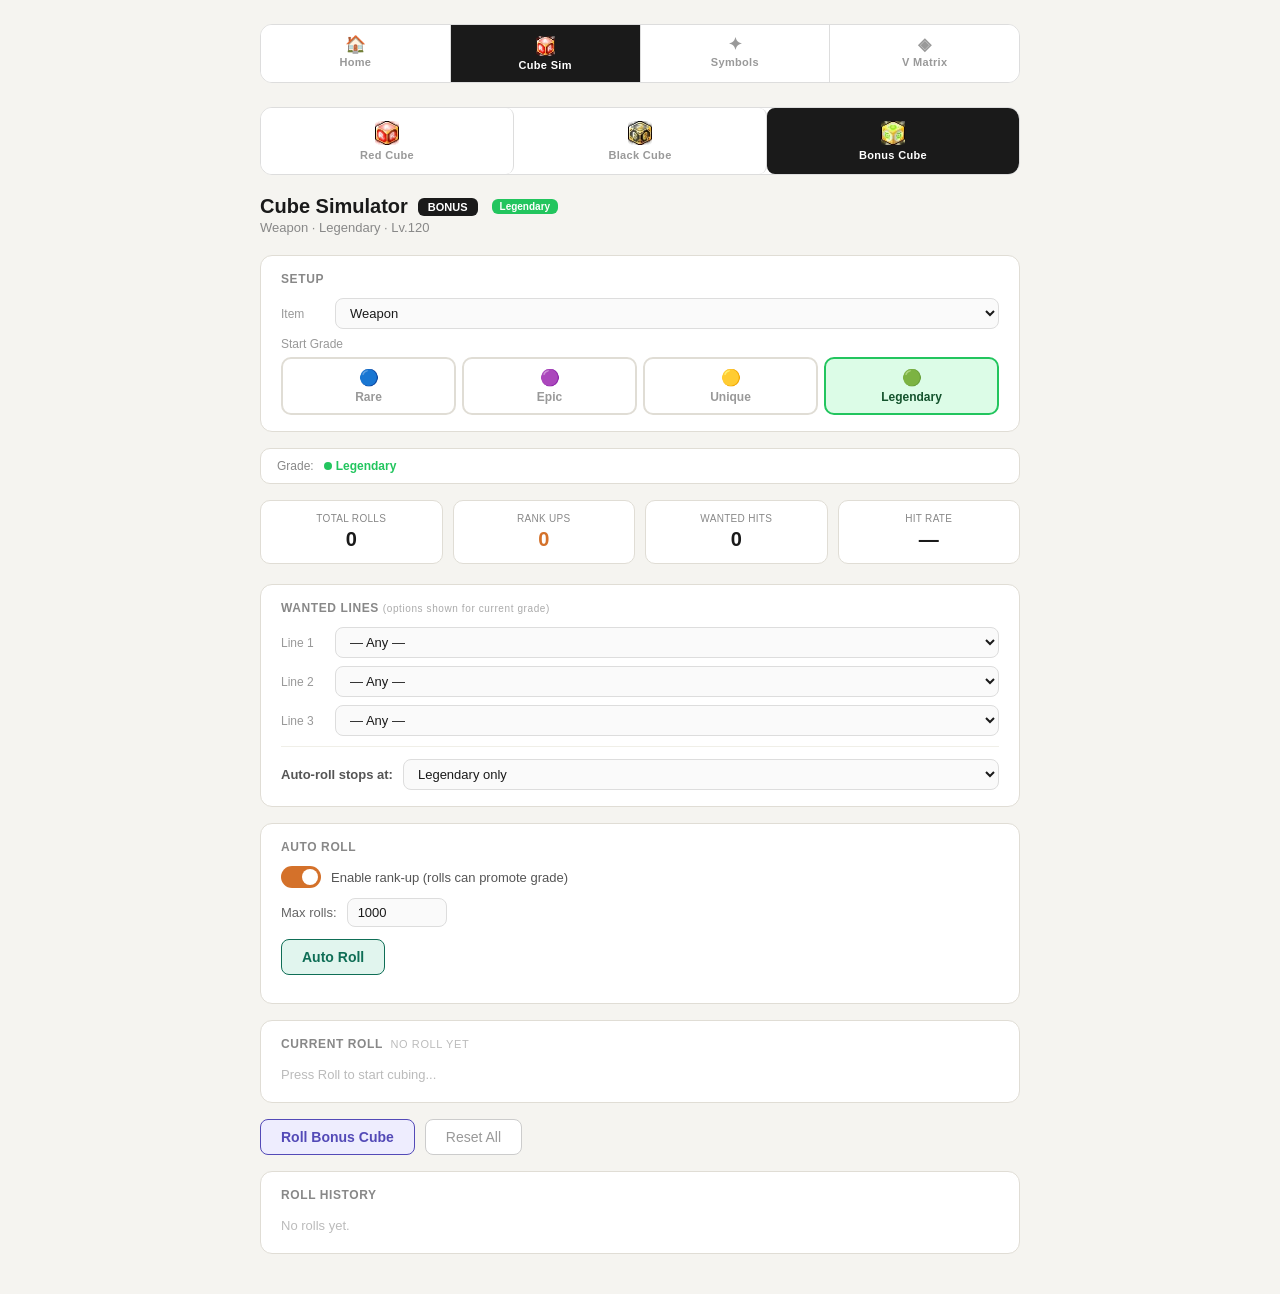
==== commit 5ef73131: "Update cube.html" ====
--- a/cube.html
+++ b/cube.html
@@ -24,10 +24,10 @@
   .pot-tab.active-mpot-black { background: #2c2c2c; color: #fff; }
 
   .grade-pill { font-size: 10px; font-weight: 700; padding: 2px 8px; border-radius: 6px; vertical-align: middle; margin-left: 4px; }
-  .gpill-rare      { background: #2e8b57; color: #fff; }
+  .gpill-rare      { background: #3b82f6; color: #fff; }
   .gpill-epic      { background: #7b2d8b; color: #fff; }
-  .gpill-unique    { background: #c9940a; color: #fff; }
-  .gpill-legendary { background: #d4712a; color: #fff; }
+  .gpill-unique    { background: #e08b00; color: #fff; }
+  .gpill-legendary { background: #22c55e; color: #fff; }
 
   .sim-header { margin-bottom: 20px; }
   .sim-header h1 { font-size: 20px; font-weight: 700; margin-bottom: 2px; display: flex; align-items: center; gap: 10px; flex-wrap: wrap; }
@@ -45,10 +45,10 @@
   .cg-track { display: flex; gap: 6px; align-items: center; flex: 1; }
   .cg-step { display: flex; align-items: center; gap: 4px; font-size: 12px; font-weight: 600; color: #ccc; }
   .cg-step.done  { color: #2e8b57; }
-  .cg-step.doing { color: #d4712a; font-weight: 700; }
+  .cg-step.doing { color: #22c55e; font-weight: 700; }
   .cg-step .dot { width: 8px; height: 8px; border-radius: 50%; background: currentColor; }
   .cg-arrow { color: #ccc; font-size: 10px; }
-  .cg-arrow.done { color: #2e8b57; }
+  .cg-arrow.done { color: #22c55e; }
   .rank-up-chance { font-size: 11px; color: #888; margin-left: auto; white-space: nowrap; }
   .rank-up-chance b { color: #d4712a; }
 
@@ -74,10 +74,10 @@
     font-family: inherit; background: #fff; color: #999;
   }
   .grade-btn .grade-icon { font-size: 16px; }
-  .grade-btn.active-rare      { background: #e8f4e8; border-color: #2e8b57; color: #1a5c34; }
+  .grade-btn.active-rare      { background: #dbeafe; border-color: #3b82f6; color: #1e40af; }
   .grade-btn.active-epic      { background: #f0e8f8; border-color: #7b2d8b; color: #52007a; }
   .grade-btn.active-unique    { background: #fff8e0; border-color: #c9940a; color: #7a5500; }
-  .grade-btn.active-legendary { background: #fff0e0; border-color: #d4712a; color: #8a3a00; }
+  .grade-btn.active-legendary { background: #dcfce7; border-color: #22c55e; color: #14532d; }
 
   .target-grade-row { display: flex; align-items: center; gap: 10px; margin-top: 10px; padding-top: 12px; border-top: 1px solid #f0efe8; }
   .target-grade-row label { font-size: 13px; color: #555; min-width: 90px; font-weight: 600; }
@@ -94,7 +94,7 @@
   .rankup-notice { margin-top: 8px; font-size: 12px; font-weight: 600; padding: 6px 10px; border-radius: 6px; }
   .rankup-to-epic      { background: #f0e8f8; color: #7b2d8b; }
   .rankup-to-unique    { background: #fff8e0; color: #7a5500; }
-  .rankup-to-legendary { background: #fff0e0; color: #8a3a00; }
+  .rankup-to-legendary { background: #dcfce7; color: #14532d; }
 
   .btn-row { display: flex; gap: 10px; margin-bottom: 16px; flex-wrap: wrap; }
   button { padding: 9px 20px; border-radius: 8px; border: 1px solid #ccc; background: #fff; color: #1a1a1a; font-size: 14px; cursor: pointer; transition: background 0.1s, transform 0.05s; font-family: inherit; }
@@ -239,10 +239,10 @@
     <div style="margin-bottom:0;">
       <div style="font-size:12px;color:#999;margin-bottom:6px;">Start Grade</div>
       <div class="grade-bar">
-        <button class="grade-btn" id="gbtn-rare"      onclick="setStartGrade('rare')">      <span class="grade-icon">🟢</span>Rare</button>
+        <button class="grade-btn" id="gbtn-rare"      onclick="setStartGrade('rare')">      <span class="grade-icon">🔵</span>Rare</button>
         <button class="grade-btn" id="gbtn-epic"      onclick="setStartGrade('epic')">      <span class="grade-icon">🟣</span>Epic</button>
         <button class="grade-btn" id="gbtn-unique"    onclick="setStartGrade('unique')">    <span class="grade-icon">🟡</span>Unique</button>
-        <button class="grade-btn active-legendary" id="gbtn-legendary" onclick="setStartGrade('legendary')"><span class="grade-icon">🟠</span>Legendary</button>
+        <button class="grade-btn active-legendary" id="gbtn-legendary" onclick="setStartGrade('legendary')"><span class="grade-icon">🟢</span>Legendary</button>
       </div>
     </div>
   </div>
@@ -334,7 +334,7 @@
 
 const GRADE_ORDER = ['rare','epic','unique','legendary'];
 const GRADE_LABEL = { rare:'Rare', epic:'Epic', unique:'Unique', legendary:'Legendary' };
-const GRADE_ICON  = { rare:'🟢', epic:'🟣', unique:'🟡', legendary:'🟠' };
+const GRADE_ICON  = { rare:'🔵', epic:'🟣', unique:'🟡', legendary:'🟢' };
 const ITEM_LABELS = {
   weapon:'Weapon', secondary:'Secondary Weapon', emblem:'Emblem',
   hat:'Hat', overall:'Overall', gloves:'Gloves', accessory:'Accessory'
@@ -654,7 +654,7 @@
   document.getElementById('s-rate').textContent=totalRolls>0?((wantedHits/totalRolls)*100).toFixed(2)+'%':'—';
 }
 function gpHtml(grade){
-  const c={rare:'#2e8b57',epic:'#7b2d8b',unique:'#c9940a',legendary:'#d4712a'};
+  const c={rare:'#3b82f6',epic:'#7b2d8b',unique:'#c9940a',legendary:'#22c55e'};
   return `<span class="history-grade-pill" style="background:${c[grade]||'#aaa'};color:#fff;">${GRADE_LABEL[grade]||grade}</span>`;
 }
 function updateHistory(){
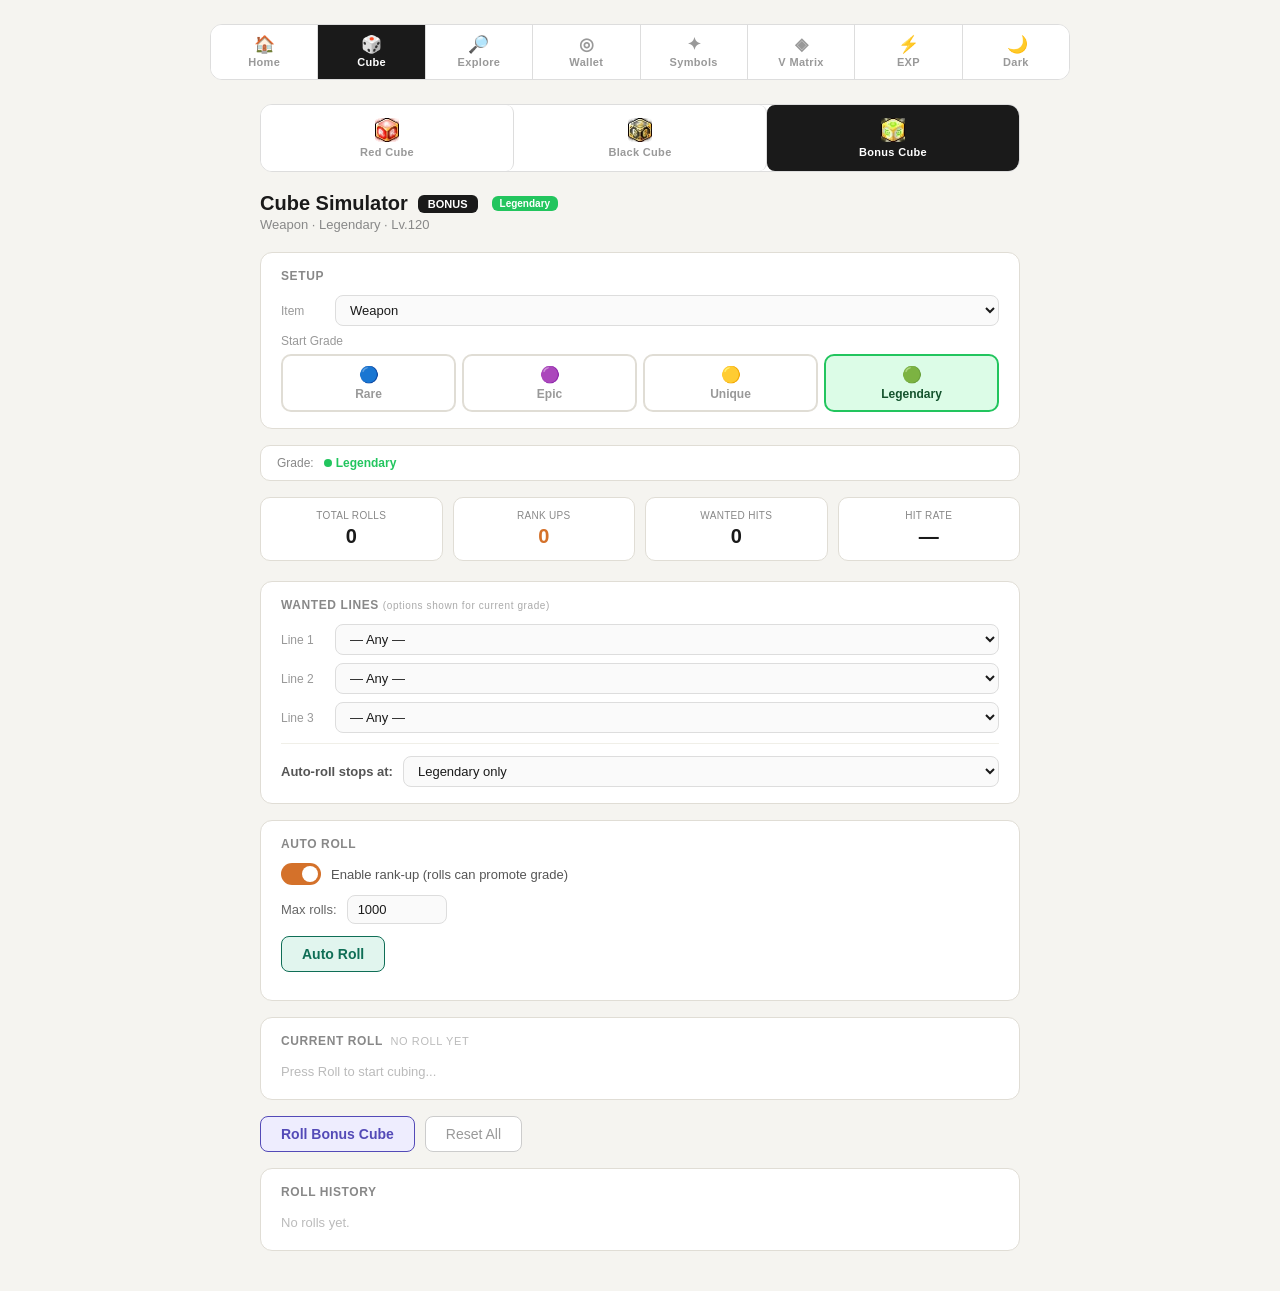
==== commit 1f0b9e13: "Add files via upload" ====
--- a/cube.html
+++ b/cube.html
@@ -1,11 +1,4 @@
-<!DOCTYPE html>
-<html lang="en">
-<head>
-<meta charset="UTF-8">
-<meta name="viewport" content="width=device-width, initial-scale=1.0">
-<title>MapleStory Cube Simulator</title>
-<style>
-  *, *::before, *::after { box-sizing: border-box; margin: 0; padding: 0; }
+<!DOCTYPE html><html lang="en"><head><meta charset="UTF-8"><meta name="viewport" content="width=device-width,initial-scale=1"><title>MapleStory Cube Simulator</title><link rel="stylesheet" href="css/nav.css"><style>*, *::before, *::after { box-sizing: border-box; margin: 0; padding: 0; }
   body { font-family: -apple-system, BlinkMacSystemFont, 'Segoe UI', sans-serif; background: #f5f4f0; color: #1a1a1a; min-height: 100vh; padding: 24px 16px; }
   .container { max-width: 760px; margin: 0 auto; }
 
@@ -153,169 +146,7 @@
 
   .empty-note   { font-size: 13px; color: #bbb; padding: 4px 0; }
   .loading-note { font-size: 13px; color: #aaa; padding: 4px 0; font-style: italic; }
-  .error-note   { font-size: 13px; color: #c0392b; padding: 4px 0; }
-
-  /* ── SITE NAV ── */
-  .site-nav { display: flex; gap: 0; margin-bottom: 24px; border-radius: 12px; overflow: hidden; border: 1px solid #ddd; background: #fff; }
-  .nav-tab {
-    flex: 1; padding: 11px 8px; text-align: center;
-    font-size: 13px; font-weight: 600; border: none; background: #fff;
-    color: #999; transition: background 0.15s, color 0.15s; border-right: 1px solid #ddd;
-    display: flex; flex-direction: column; align-items: center; gap: 3px;
-    font-family: inherit; text-decoration: none;
-  }
-  .nav-tab:last-child { border-right: none; }
-  .nav-tab .nav-icon { font-size: 17px; line-height: 1; }
-  .nav-tab .nav-icon-img { width: 20px; height: 20px; object-fit: contain; }
-  .nav-tab .nav-label { font-size: 11px; letter-spacing: 0.03em; }
-  .nav-tab.active { background: #1a1a1a; color: #fff; }
-  .nav-tab:not(.active):hover { background: #f5f4f0; color: #555; }
-</style>
-</head>
-<body>
-<div class="container">
-
-  <!-- SITE NAV -->
-  <nav class="site-nav">
-    <a class="nav-tab " href="index.html">
-      <span class="nav-icon">🏠</span>
-      <span class="nav-label">Home</span>
-    </a>
-    <a class="nav-tab active" href="cube.html">
-      <img class="nav-icon-img" src="images/RED.webp" onerror="this.style.display='none';this.insertAdjacentHTML('afterend','<span style=font-size:17px>🎲</span>')" alt="">
-      <span class="nav-label">Cube Sim</span>
-    </a>
-    <a class="nav-tab " href="symbols.html">
-      <span class="nav-icon">✦</span>
-      <span class="nav-label">Symbols</span>
-    </a>
-    <a class="nav-tab " href="vmatrix.html">
-      <span class="nav-icon">◈</span>
-      <span class="nav-label">V Matrix</span>
-    </a>
-  </nav>
-
-  <!-- TABS -->
-  <div class="pot-tabs">
-    <button class="pot-tab" id="tab-mpot-red" onclick="switchPot('mpot-red')">
-      <img class="tab-icon" src="images/RED.webp" onerror="this.outerHTML='<span class=tab-icon>🟥</span>'" alt="">
-      <span class="tab-label">Red Cube</span>
-    </button>
-    <button class="pot-tab" id="tab-mpot-black" onclick="switchPot('mpot-black')">
-      <img class="tab-icon" src="images/BLACK.webp" onerror="this.outerHTML='<span class=tab-icon>⬛</span>'" alt="">
-      <span class="tab-label">Black Cube</span>
-    </button>
-    <button class="pot-tab" id="tab-bpot" onclick="switchPot('bpot')">
-      <img class="tab-icon" src="images/ADDITIONAL.webp" onerror="this.outerHTML='<span class=tab-icon>💠</span>'" alt="">
-      <span class="tab-label">Bonus Cube</span>
-    </button>
-  </div>
-
-  <!-- HEADER -->
-  <div class="sim-header">
-    <h1>
-      Cube Simulator
-      <span class="cube-badge badge-bpot" id="cube-badge">BONUS</span>
-      <span class="grade-pill gpill-legendary" id="header-grade-pill">Legendary</span>
-    </h1>
-    <p class="sub" id="sim-sub">Weapon · Legendary · Lv.120</p>
-  </div>
-
-  <!-- SETUP -->
-  <div class="card">
-    <div class="card-title">Setup</div>
-    <div class="wanted-row">
-      <span class="wanted-label">Item</span>
-      <select id="item-type" class="wanted-select" onchange="onItemChange()">
-        <option value="weapon">Weapon</option>
-        <option value="secondary">Secondary Weapon</option>
-        <option value="emblem">Emblem</option>
-        <option value="hat">Hat</option>
-        <option value="overall">Overall</option>
-        <option value="gloves">Gloves</option>
-        <option value="accessory">Accessory</option>
-      </select>
-    </div>
-    <div style="margin-bottom:0;">
-      <div style="font-size:12px;color:#999;margin-bottom:6px;">Start Grade</div>
-      <div class="grade-bar">
-        <button class="grade-btn" id="gbtn-rare"      onclick="setStartGrade('rare')">      <span class="grade-icon">🔵</span>Rare</button>
-        <button class="grade-btn" id="gbtn-epic"      onclick="setStartGrade('epic')">      <span class="grade-icon">🟣</span>Epic</button>
-        <button class="grade-btn" id="gbtn-unique"    onclick="setStartGrade('unique')">    <span class="grade-icon">🟡</span>Unique</button>
-        <button class="grade-btn active-legendary" id="gbtn-legendary" onclick="setStartGrade('legendary')"><span class="grade-icon">🟢</span>Legendary</button>
-      </div>
-    </div>
-  </div>
-
-  <!-- CURRENT GRADE TRACK -->
-  <div class="current-grade-bar">
-    <span class="cg-label">Grade:</span>
-    <div class="cg-track" id="grade-track"></div>
-    <span class="rank-up-chance" id="rankup-chance-label"></span>
-  </div>
-
-  <!-- STATS -->
-  <div class="stats">
-    <div class="stat"><div class="stat-label">Total Rolls</div><div class="stat-val" id="s-total">0</div></div>
-    <div class="stat"><div class="stat-label">Rank Ups</div><div class="stat-val highlight" id="s-rankups">0</div></div>
-    <div class="stat"><div class="stat-label">Wanted Hits</div><div class="stat-val" id="s-hits">0</div></div>
-    <div class="stat"><div class="stat-label">Hit Rate</div><div class="stat-val" id="s-rate">—</div></div>
-  </div>
-
-  <!-- WANTED LINES -->
-  <div class="card">
-    <div class="card-title">Wanted Lines <span style="font-weight:400;color:#aaa;font-size:10px;text-transform:none;">(options shown for current grade)</span></div>
-    <div id="wanted-lines"><div class="loading-note">Loading...</div></div>
-    <div class="target-grade-row">
-      <label>Auto-roll stops at:</label>
-      <select id="target-grade"><option value="legendary" selected>Legendary only</option></select>
-    </div>
-  </div>
-
-  <!-- AUTO ROLL -->
-  <div class="card">
-    <div class="card-title">Auto Roll</div>
-    <div class="rankup-toggle">
-      <label class="toggle-switch">
-        <input type="checkbox" id="rankup-enabled" checked>
-        <span class="slider"></span>
-      </label>
-      <span class="toggle-label">Enable rank-up (rolls can promote grade)</span>
-    </div>
-    <div class="auto-row">
-      <label>Max rolls:</label>
-      <input class="auto-input" type="number" id="auto-max" value="1000" min="1" max="100000">
-      <span class="auto-progress" id="auto-progress"></span>
-    </div>
-    <div class="btn-row" style="margin-bottom:0;">
-      <button class="btn-auto" id="btn-auto" onclick="doAutoRoll()">Auto Roll</button>
-    </div>
-    <div id="auto-summary" style="margin-top:12px;"></div>
-  </div>
-
-  <!-- CURRENT RESULT -->
-  <div class="card">
-    <div class="card-title">Current Roll &nbsp;<span id="roll-label" style="font-size:11px;color:#bbb;font-weight:400;">No roll yet</span></div>
-    <div id="result-lines"><div class="empty-note">Press Roll to start cubing...</div></div>
-  </div>
-
-  <!-- ROLL BUTTONS -->
-  <div class="btn-row">
-    <button class="btn-roll btn-roll-bpot" id="btn-roll" onclick="doRoll()">Roll Bonus Cube</button>
-    <button class="btn-reset" onclick="doReset()">Reset All</button>
-  </div>
-
-  <!-- HISTORY -->
-  <div class="card">
-    <div class="card-title">Roll History</div>
-    <div class="history-list" id="history-list">
-      <div class="empty-note">No rolls yet.</div>
-    </div>
-  </div>
-
-</div>
-<script>
-// =============================================
+  .error-note   { font-size: 13px; color: #c0392b; padding: 4px 0; }</style><link rel="stylesheet" href="css/theme.css"></head><body><div id="siteNavMount"></div><div class="container"><div class="pot-tabs"><button class="pot-tab" id="tab-mpot-red" onclick="switchPot('mpot-red')"><img class="tab-icon" src="images/RED.webp" onerror="this.outerHTML='<span class=tab-icon>🟥</span>'" alt=""> <span class="tab-label">Red Cube</span></button> <button class="pot-tab" id="tab-mpot-black" onclick="switchPot('mpot-black')"><img class="tab-icon" src="images/BLACK.webp" onerror="this.outerHTML='<span class=tab-icon>⬛</span>'" alt=""> <span class="tab-label">Black Cube</span></button> <button class="pot-tab" id="tab-bpot" onclick="switchPot('bpot')"><img class="tab-icon" src="images/ADDITIONAL.webp" onerror="this.outerHTML='<span class=tab-icon>💠</span>'" alt=""> <span class="tab-label">Bonus Cube</span></button></div><div class="sim-header"><h1>Cube Simulator <span class="cube-badge badge-bpot" id="cube-badge">BONUS</span> <span class="grade-pill gpill-legendary" id="header-grade-pill">Legendary</span></h1><p class="sub" id="sim-sub">Weapon · Legendary · Lv.120</p></div><div class="card"><div class="card-title">Setup</div><div class="wanted-row"><span class="wanted-label">Item</span> <select id="item-type" class="wanted-select" onchange="onItemChange()"><option value="weapon">Weapon</option><option value="secondary">Secondary Weapon</option><option value="emblem">Emblem</option><option value="hat">Hat</option><option value="overall">Overall</option><option value="gloves">Gloves</option><option value="accessory">Accessory</option></select></div><div style="margin-bottom:0;"><div style="font-size:12px;color:#999;margin-bottom:6px;">Start Grade</div><div class="grade-bar"><button class="grade-btn" id="gbtn-rare" onclick="setStartGrade('rare')"><span class="grade-icon">🔵</span>Rare</button> <button class="grade-btn" id="gbtn-epic" onclick="setStartGrade('epic')"><span class="grade-icon">🟣</span>Epic</button> <button class="grade-btn" id="gbtn-unique" onclick="setStartGrade('unique')"><span class="grade-icon">🟡</span>Unique</button> <button class="grade-btn active-legendary" id="gbtn-legendary" onclick="setStartGrade('legendary')"><span class="grade-icon">🟢</span>Legendary</button></div></div></div><div class="current-grade-bar"><span class="cg-label">Grade:</span><div class="cg-track" id="grade-track"></div><span class="rank-up-chance" id="rankup-chance-label"></span></div><div class="stats"><div class="stat"><div class="stat-label">Total Rolls</div><div class="stat-val" id="s-total">0</div></div><div class="stat"><div class="stat-label">Rank Ups</div><div class="stat-val highlight" id="s-rankups">0</div></div><div class="stat"><div class="stat-label">Wanted Hits</div><div class="stat-val" id="s-hits">0</div></div><div class="stat"><div class="stat-label">Hit Rate</div><div class="stat-val" id="s-rate">—</div></div></div><div class="card"><div class="card-title">Wanted Lines <span style="font-weight:400;color:#aaa;font-size:10px;text-transform:none;">(options shown for current grade)</span></div><div id="wanted-lines"><div class="loading-note">Loading...</div></div><div class="target-grade-row"><label>Auto-roll stops at:</label> <select id="target-grade"><option value="legendary" selected="selected">Legendary only</option></select></div></div><div class="card"><div class="card-title">Auto Roll</div><div class="rankup-toggle"><label class="toggle-switch"><input type="checkbox" id="rankup-enabled" checked="checked"> <span class="slider"></span></label> <span class="toggle-label">Enable rank-up (rolls can promote grade)</span></div><div class="auto-row"><label>Max rolls:</label> <input class="auto-input" type="number" id="auto-max" value="1000" min="1" max="100000"> <span class="auto-progress" id="auto-progress"></span></div><div class="btn-row" style="margin-bottom:0;"><button class="btn-auto" id="btn-auto" onclick="doAutoRoll()">Auto Roll</button></div><div id="auto-summary" style="margin-top:12px;"></div></div><div class="card"><div class="card-title">Current Roll &nbsp;<span id="roll-label" style="font-size:11px;color:#bbb;font-weight:400;">No roll yet</span></div><div id="result-lines"><div class="empty-note">Press Roll to start cubing...</div></div></div><div class="btn-row"><button class="btn-roll btn-roll-bpot" id="btn-roll" onclick="doRoll()">Roll Bonus Cube</button> <button class="btn-reset" onclick="doReset()">Reset All</button></div><div class="card"><div class="card-title">Roll History</div><div class="history-list" id="history-list"><div class="empty-note">No rolls yet.</div></div></div></div><script src="js/theme.js"></script><script src="js/nav.js"></script><script>renderSiteNav('cube');</script><script>// =============================================
 // JSON FILE FORMAT (new multi-grade format):
 //
 // data/bpot/weapon.json:
@@ -715,7 +546,4 @@
   await loadFile(currentPot,currentItem);
   buildWanted();updateStats();
 }
-init();
-</script>
-</body>
-</html>
+init();</script></body></html>
--- a/css/nav.css
+++ b/css/nav.css
@@ -0,0 +1 @@
+.site-nav{display:flex;max-width:860px;margin:0 auto 24px;border-radius:12px;overflow:hidden;border:1px solid #ddd;background:#fff}.nav-tab{flex:1;padding:11px 8px;text-align:center;font-size:13px;font-weight:600;border:none;background:#fff;color:#999;transition:background .15s,color .15s;border-right:1px solid #ddd;display:flex;flex-direction:column;align-items:center;gap:3px;font-family:inherit;text-decoration:none}.nav-tab:last-child{border-right:none}.nav-tab .nav-icon{font-size:17px;line-height:1}.nav-tab .nav-label{font-size:11px;letter-spacing:.03em}.nav-tab.active{background:#1a1a1a;color:#fff}.nav-tab:not(.active):hover{background:#f5f4f0;color:#555}@media(max-width:560px){.site-nav{overflow-x:auto;border-radius:10px;margin-bottom:18px;scrollbar-width:none}.site-nav::-webkit-scrollbar{display:none}.nav-tab{min-width:72px;flex:0 0 auto;padding:8px 6px;gap:2px}.nav-tab .nav-icon{font-size:14px}.nav-tab .nav-label{font-size:10px}}.theme-toggle-nav{cursor:pointer}button.nav-tab{appearance:none;-webkit-appearance:none}
--- a/css/theme.css
+++ b/css/theme.css
@@ -0,0 +1 @@
+:root{color-scheme:light;--msu-bg:#f5f4f0;--msu-surface:#fff;--msu-surface-2:#fafafa;--msu-surface-3:#f0efe8;--msu-border:#e0ddd5;--msu-border-2:#ddd;--msu-text:#1a1a1a;--msu-muted:#888;--msu-muted-2:#999;--msu-faint:#bbb;--msu-accent:#0F6E56;--msu-accent-2:#534AB7;--msu-red:#c0392b;--msu-green:#0F6E56;--msu-orange:#d4712a}html.msu-dark{color-scheme:dark;--msu-bg:#0F0D09;--msu-surface:#1C1710;--msu-surface-2:#141008;--msu-surface-3:#231D14;--msu-border:#2E2418;--msu-border-2:#3A2E20;--msu-text:#EDE5D8;--msu-muted:#7A6E5E;--msu-muted-2:#A99B88;--msu-faint:#4A3E30;--msu-accent:#E8820C;--msu-accent-2:#F5C842;--msu-red:#E06060;--msu-green:#2EAF7D;--msu-orange:#FB923C}html.msu-dark body{background:var(--msu-bg)!important;color:var(--msu-text)!important}html.msu-dark .site-nav{background:var(--msu-surface)!important;border-color:var(--msu-border)!important}html.msu-dark .nav-tab{background:var(--msu-surface)!important;color:var(--msu-muted)!important;border-right-color:var(--msu-border)!important}html.msu-dark .nav-tab.active{background:linear-gradient(135deg,#e8820c,#d4600a)!important;color:#fff!important}html.msu-dark .nav-tab:not(.active):hover,html.msu-dark .theme-toggle-nav:hover{background:#2e2418!important;color:var(--msu-text)!important}.theme-toggle-nav{cursor:pointer}.theme-toggle-nav .nav-icon{width:17px;text-align:center}html.msu-dark .char-level-now,html.msu-dark .char-name,html.msu-dark .metric-val,html.msu-dark .slider-header strong,html.msu-dark .stat-val,html.msu-dark .tool-name,html.msu-dark h1,html.msu-dark h2,html.msu-dark h3{color:var(--msu-text)!important}html.msu-dark .card-title,html.msu-dark .cg-label,html.msu-dark .char-job,html.msu-dark .empty-note,html.msu-dark .field label,html.msu-dark .footer,html.msu-dark .metric-label,html.msu-dark .rank-up-chance,html.msu-dark .sim-header .sub,html.msu-dark .slider-header span,html.msu-dark .slider-hint,html.msu-dark .stat-label,html.msu-dark .sub,html.msu-dark .tool-desc,html.msu-dark footer{color:var(--msu-muted)!important}html.msu-dark .app,html.msu-dark .card,html.msu-dark .current-grade-bar,html.msu-dark .metric,html.msu-dark .pot-tabs,html.msu-dark .stat,html.msu-dark .summary,html.msu-dark .tool-card{background:var(--msu-surface)!important;border-color:var(--msu-border)!important;box-shadow:0 2px 12px rgba(0,0,0,.35)}html.msu-dark .tool-card:hover{border-color:var(--msu-border-2)!important}html.msu-dark .footer a,html.msu-dark .tool-arrow,html.msu-dark footer a{color:var(--msu-muted-2)!important}html.msu-dark .filter-search,html.msu-dark .page-size-select,html.msu-dark .wanted-select,html.msu-dark input,html.msu-dark select,html.msu-dark textarea{background:var(--msu-surface-2)!important;color:var(--msu-text)!important;border-color:var(--msu-border-2)!important}html.msu-dark .filter-search:focus,html.msu-dark .wanted-select:focus,html.msu-dark input:focus,html.msu-dark select:focus,html.msu-dark textarea:focus{border-color:var(--msu-accent)!important;box-shadow:0 0 0 3px rgba(232,130,12,.14)!important}html.msu-dark input::placeholder,html.msu-dark textarea::placeholder{color:var(--msu-faint)!important}html.msu-dark .btn,html.msu-dark .btn-load,html.msu-dark .dp-btn-apply{background:linear-gradient(135deg,#e8820c,#d4600a)!important;border-color:transparent!important;color:#fff!important}html.msu-dark .btn-sm,html.msu-dark .dp-btn-cancel,html.msu-dark .dp-cal-nav,html.msu-dark .dp-close,html.msu-dark .grade-btn,html.msu-dark .pill,html.msu-dark .pot-tab,html.msu-dark .type-tab{background:var(--msu-surface)!important;color:var(--msu-muted)!important;border-color:var(--msu-border-2)!important}html.msu-dark .btn-sm:hover,html.msu-dark .grade-btn:hover,html.msu-dark .pill:hover,html.msu-dark .pot-tab:hover,html.msu-dark .type-tab:hover{background:#2e2418!important;color:var(--msu-text)!important}html.msu-dark .tx-table,html.msu-dark table{background:var(--msu-surface)!important;color:var(--msu-text)!important}html.msu-dark .tx-table th,html.msu-dark th{background:var(--msu-surface-2)!important;color:var(--msu-muted)!important;border-color:var(--msu-border)!important}html.msu-dark .tx-table td,html.msu-dark td{color:#c8bfb0!important;border-color:var(--msu-border)!important}html.msu-dark .tx-table tr:hover td,html.msu-dark tr:hover td{background:rgba(232,130,12,.05)!important}html.msu-dark .hero-badge{background:var(--msu-surface)!important;border-color:var(--msu-border)!important;color:var(--msu-muted)!important}html.msu-dark .hero h1 em{color:#f5c842!important}html.msu-dark .icon-cube,html.msu-dark .icon-exp,html.msu-dark .icon-explore,html.msu-dark .icon-sym,html.msu-dark .icon-vmat,html.msu-dark .icon-wallet{background:#2e2418!important}html.msu-dark .green,html.msu-dark .metric-val.green,html.msu-dark .stat-val.green,html.msu-dark .teal{color:var(--msu-green)!important}html.msu-dark .metric-val.red,html.msu-dark .red,html.msu-dark .stat-val.orange{color:var(--msu-red)!important}html.msu-dark .blue,html.msu-dark .metric-val.blue{color:#4a8fd4!important}html.msu-dark .char-row,html.msu-dark .dp-days button,html.msu-dark .dp-modal,html.msu-dark .history-item,html.msu-dark .line-row,html.msu-dark .summary-box{background:var(--msu-surface-2)!important;border-color:var(--msu-border)!important;color:var(--msu-text)!important}html.msu-dark .progress-wrap{background:var(--msu-surface-3)!important}html.msu-dark ::-webkit-scrollbar{width:6px;height:6px}html.msu-dark ::-webkit-scrollbar-track{background:#141008}html.msu-dark ::-webkit-scrollbar-thumb{background:#3a2e20;border-radius:3px}html.msu-dark ::-webkit-scrollbar-thumb:hover{background:#e8820c}html.msu-dark .line-name{color:var(--msu-text)!important}html.msu-dark .line-num{color:var(--msu-muted-2)!important}html.msu-dark .badge-normal{background:var(--msu-surface-3)!important;color:var(--msu-muted-2)!important}html.msu-dark .badge-prime{background:rgba(245,200,66,.12)!important;color:#f5c842!important;border:1px solid rgba(245,200,66,.22)!important}
